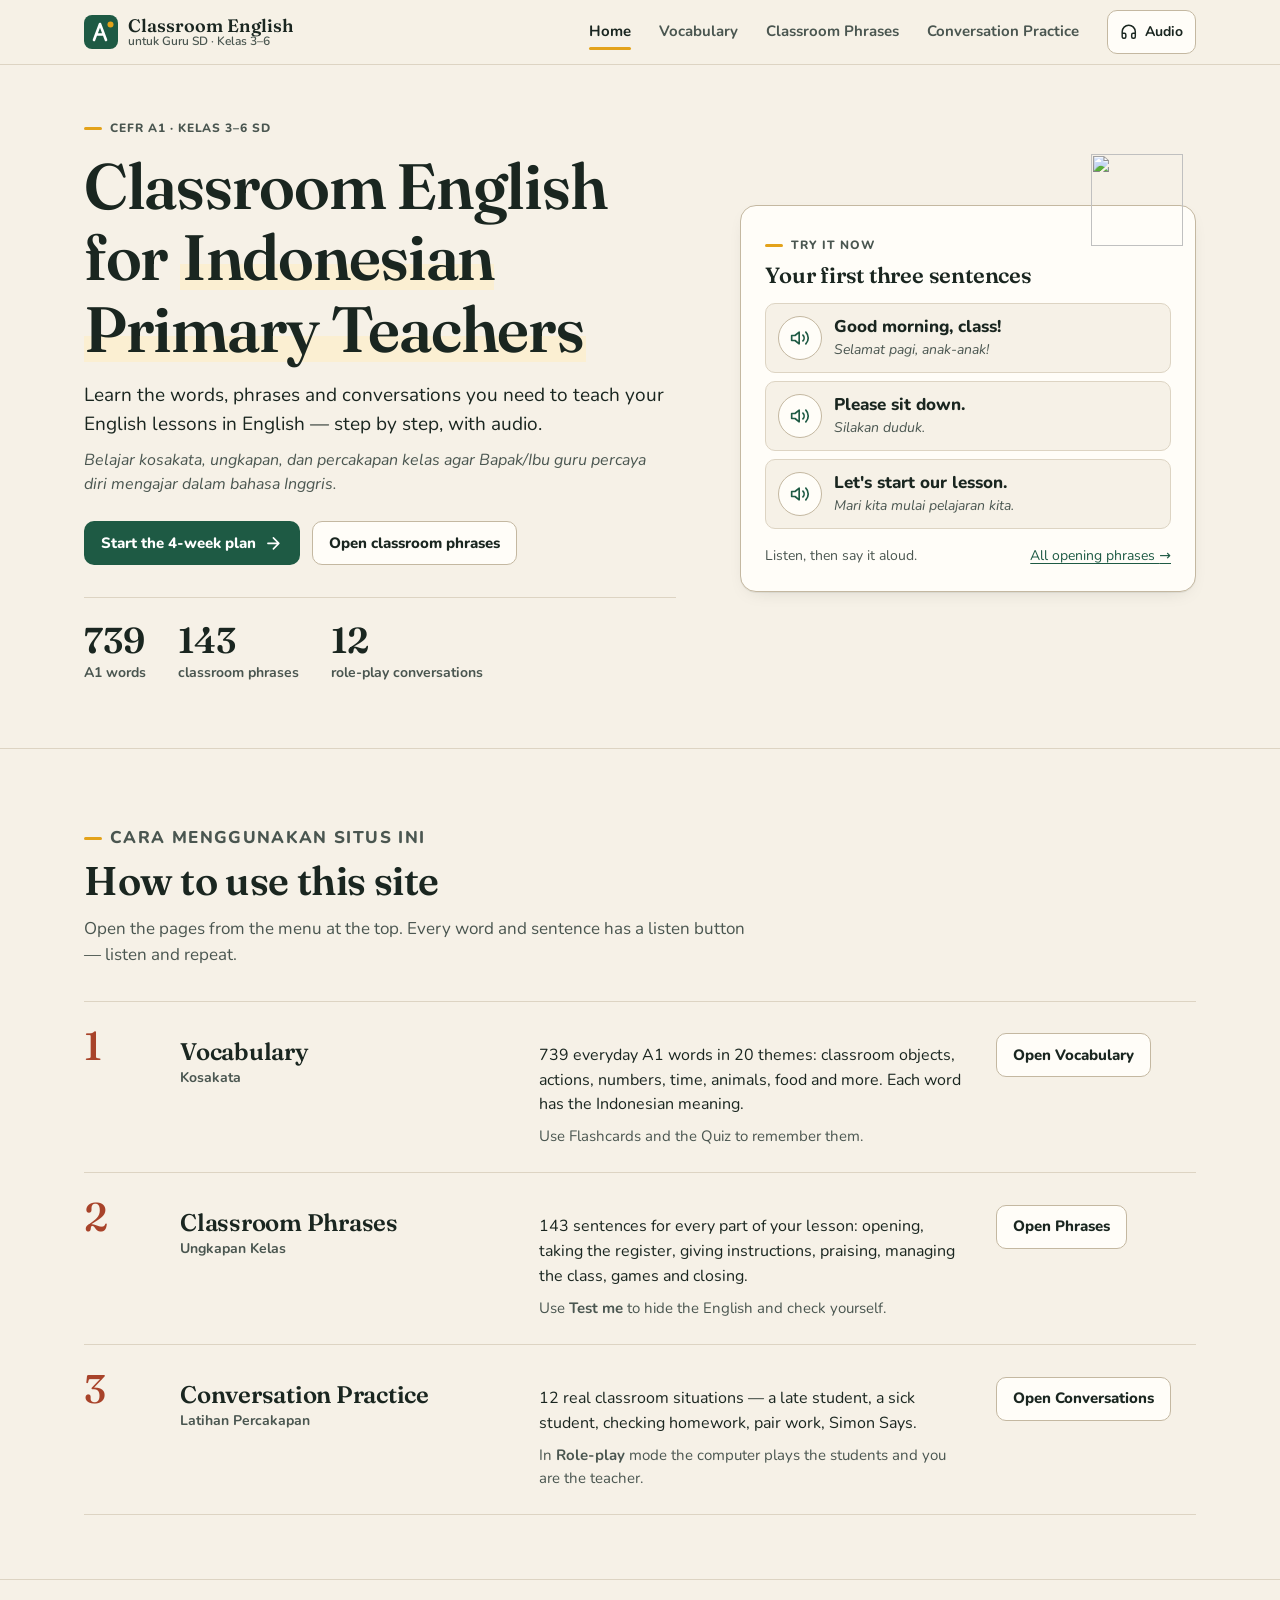
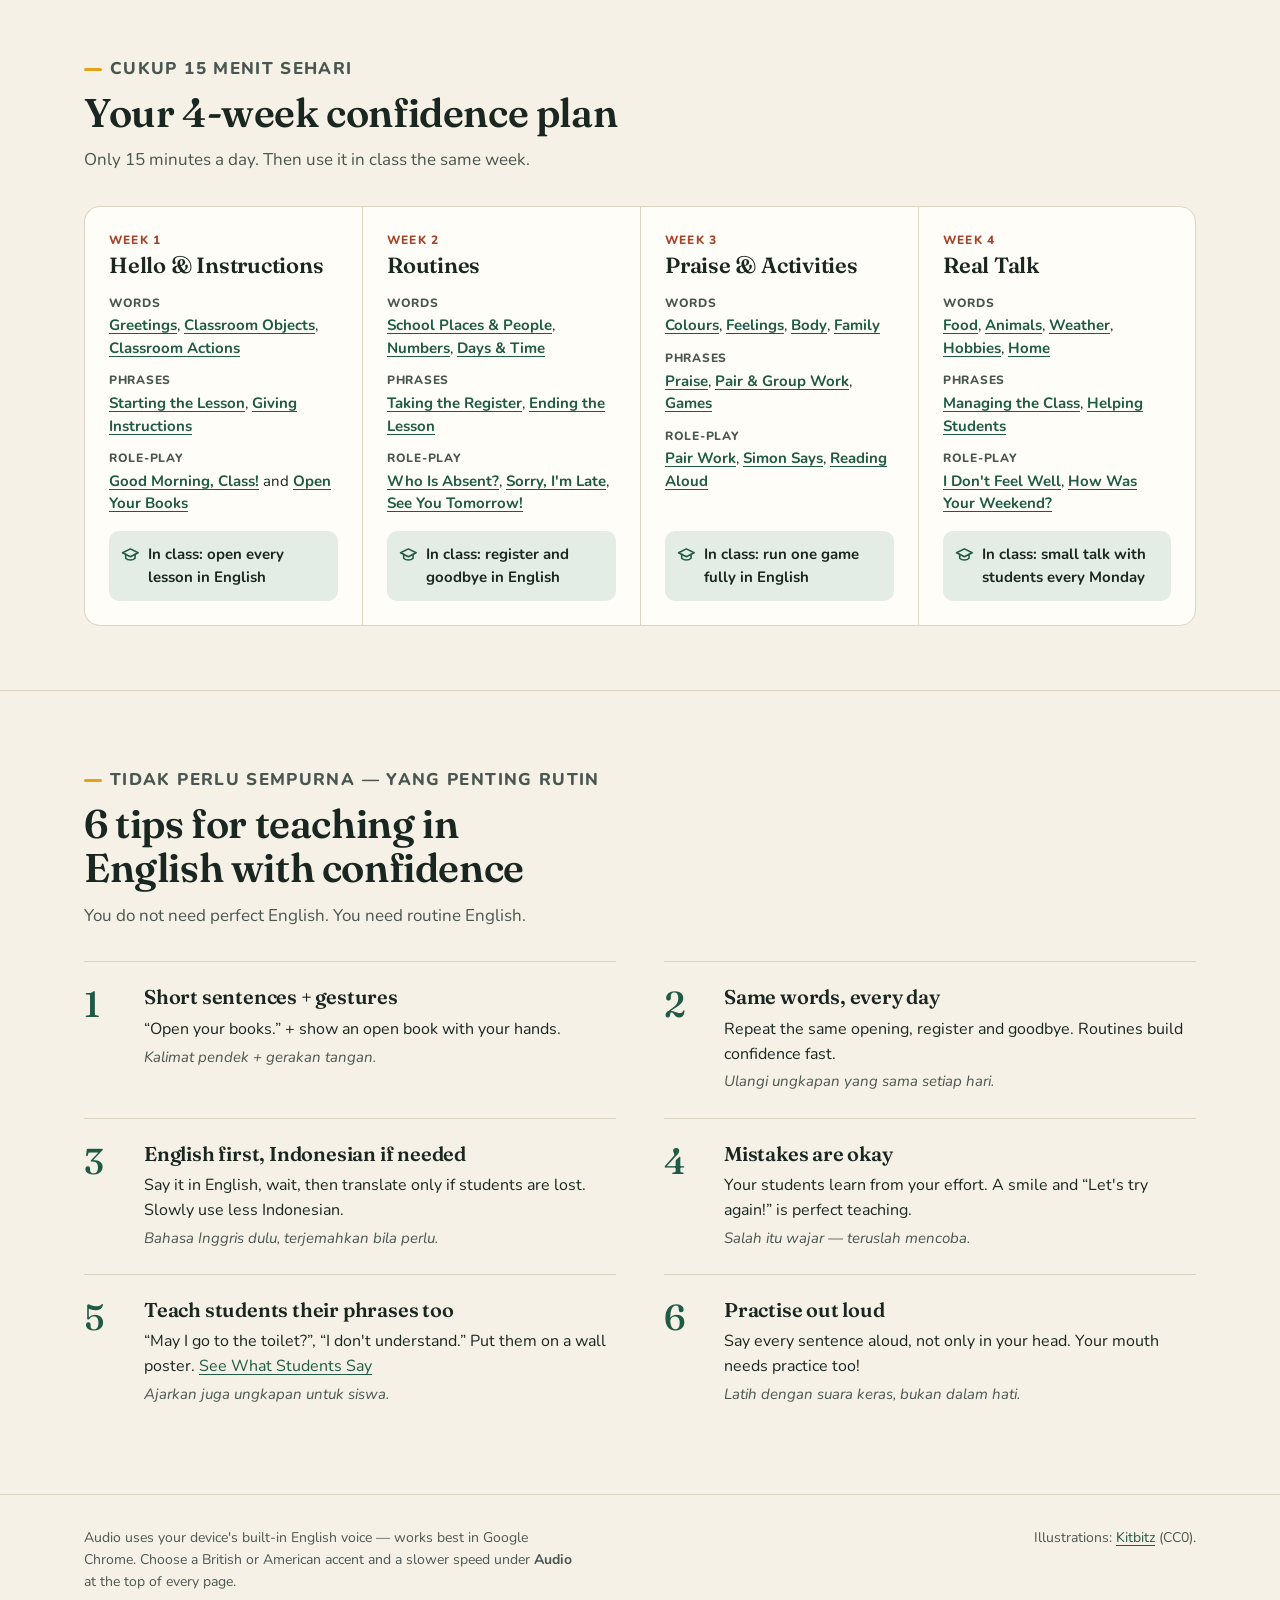
==== index.html @ ad686ed3 "Build Classroom English website from Google Sites prototype - Home, Vocabulary, Classroom Phrases an" ====
<!doctype html>
<html lang="en">
<head>
  <meta charset="utf-8">
  <meta name="viewport" content="width=device-width, initial-scale=1, viewport-fit=cover">
  <title>Classroom English for Indonesian Primary Teachers</title>
  <meta name="description" content="Free Classroom English practice for Indonesian SD teachers (Grades 3–6): 739 A1 words, 143 classroom phrases and 12 role-play conversations, all with audio.">
  <meta name="theme-color" content="#f6f1e7" media="(prefers-color-scheme: light)">
  <meta name="theme-color" content="#121a16" media="(prefers-color-scheme: dark)">
  <link rel="icon" href="assets/img/favicon.svg" type="image/svg+xml">
  <link rel="preconnect" href="https://fonts.googleapis.com">
  <link rel="preconnect" href="https://fonts.gstatic.com" crossorigin>
  <link rel="stylesheet" href="https://fonts.googleapis.com/css2?family=Fraunces:opsz,wght@9..144,500;9..144,600&family=Nunito:wght@400;600;700;800&display=swap">
  <link rel="stylesheet" href="assets/css/style.css">
  <script src="assets/js/tts.js" defer></script>
  <script src="assets/js/app.js" defer></script>
</head>
<body>
  <a class="skip-link" href="#main">Skip to content</a>

  <header class="site-header">
    <div class="container">
      <a class="brand" href="index.html">
        <svg class="brand-mark" viewBox="0 0 34 34" aria-hidden="true"><rect width="34" height="34" rx="8" fill="var(--green)"/><path d="M10 25 16 9l6 16M12.3 19.5h7.4" fill="none" stroke="var(--on-green)" stroke-width="2.6" stroke-linecap="round" stroke-linejoin="round"/><circle cx="26.5" cy="9.5" r="3" fill="var(--marigold)"/></svg>
        <span class="brand-text"><strong>Classroom English</strong><span>untuk Guru SD · Kelas 3–6</span></span>
      </a>
      <nav class="main-nav" aria-label="Main">
        <ul>
          <li><a href="index.html" aria-current="page">Home</a></li>
          <li><a href="vocabulary.html">Vocabulary</a></li>
          <li><a href="phrases.html">Classroom Phrases</a></li>
          <li><a href="conversation.html">Conversation Practice</a></li>
        </ul>
      </nav>
      <button class="audio-btn" type="button" popovertarget="audio-panel">
        <svg class="icon" aria-hidden="true"><use href="#i-headphones"/></svg><span class="label-long">Audio</span><span class="visually-hidden"> settings</span>
      </button>
    </div>
  </header>

  <div id="audio-panel" class="audio-panel" popover aria-label="Audio settings">
    <h2>Audio settings</h2>
    <fieldset>
      <legend>Accent</legend>
      <div class="segmented">
        <label><input type="radio" name="accent" value="en-GB"><span>British</span></label>
        <label><input type="radio" name="accent" value="en-US"><span>American</span></label>
      </div>
    </fieldset>
    <fieldset>
      <legend>Speed</legend>
      <div class="segmented">
        <label><input type="radio" name="speed" value="slow"><span>Slow</span></label>
        <label><input type="radio" name="speed" value="normal"><span>Normal</span></label>
        <label><input type="radio" name="speed" value="fast"><span>Fast</span></label>
      </div>
    </fieldset>
    <p class="note" data-audio-note>Uses your device's built-in English voice. Works best in Google Chrome.</p>
  </div>

  <main id="main">
    <!-- Hero -->
    <section class="hero">
      <div class="container hero-grid">
        <div>
          <p class="eyebrow">CEFR A1 · Kelas 3–6 SD</p>
          <h1>Classroom English for <mark>Indonesian Primary Teachers</mark></h1>
          <p class="lead">Learn the words, phrases and conversations you need to teach your English lessons in English — step by step, with audio.</p>
          <p class="lead-id id">Belajar kosakata, ungkapan, dan percakapan kelas agar Bapak/Ibu guru percaya diri mengajar dalam bahasa Inggris.</p>
          <div class="hero-actions">
            <a class="btn btn-primary" href="#plan">Start the 4-week plan <svg class="icon" aria-hidden="true"><use href="#i-arrow-right"/></svg></a>
            <a class="btn btn-secondary" href="phrases.html">Open classroom phrases</a>
          </div>
          <dl class="stats">
            <div><dt>A1 words</dt><dd>739</dd></div>
            <div><dt>classroom phrases</dt><dd>143</dd></div>
            <div><dt>role-play conversations</dt><dd>12</dd></div>
          </dl>
        </div>

        <aside class="try" aria-labelledby="try-title">
          <img class="try-illus" src="https://assets.kitbitz.art/kits/interior-kit/BookGroup6-Paper-H-M-MultiColor.svg" width="92" height="92" alt="" loading="lazy" decoding="async">
          <p class="eyebrow">Try it now</p>
          <h2 id="try-title">Your first three sentences</h2>
          <ul class="try-list">
            <li>
              <button class="icon-btn" type="button" data-say="Good morning, class!" aria-label="Listen: Good morning, class!"><svg class="icon" aria-hidden="true"><use href="#i-volume"/></svg></button>
              <div><div class="en">Good morning, class!</div><div class="id">Selamat pagi, anak-anak!</div></div>
            </li>
            <li>
              <button class="icon-btn" type="button" data-say="Please sit down." aria-label="Listen: Please sit down."><svg class="icon" aria-hidden="true"><use href="#i-volume"/></svg></button>
              <div><div class="en">Please sit down.</div><div class="id">Silakan duduk.</div></div>
            </li>
            <li>
              <button class="icon-btn" type="button" data-say="Let's start our lesson." aria-label="Listen: Let's start our lesson."><svg class="icon" aria-hidden="true"><use href="#i-volume"/></svg></button>
              <div><div class="en">Let's start our lesson.</div><div class="id">Mari kita mulai pelajaran kita.</div></div>
            </li>
          </ul>
          <div class="try-foot">
            <span>Listen, then say it aloud.</span>
            <a href="phrases.html#start">All opening phrases <span aria-hidden="true">→</span></a>
          </div>
        </aside>
      </div>
    </section>

    <!-- How to use -->
    <section class="band" aria-labelledby="how-title">
      <div class="container">
        <div class="band-head">
          <p class="eyebrow">Cara menggunakan situs ini</p>
          <h2 id="how-title">How to use this site</h2>
          <p>Open the pages from the menu at the top. Every word and sentence has a listen button — listen and repeat.</p>
        </div>
        <ol class="steps">
          <li class="step">
            <span class="step-num" aria-hidden="true">1</span>
            <h3>Vocabulary <small>Kosakata</small></h3>
            <div>
              <p>739 everyday A1 words in 20 themes: classroom objects, actions, numbers, time, animals, food and more. Each word has the Indonesian meaning.</p>
              <p class="how">Use Flashcards and the Quiz to remember them.</p>
            </div>
            <a class="btn btn-secondary" href="vocabulary.html">Open Vocabulary</a>
          </li>
          <li class="step">
            <span class="step-num" aria-hidden="true">2</span>
            <h3>Classroom Phrases <small>Ungkapan Kelas</small></h3>
            <div>
              <p>143 sentences for every part of your lesson: opening, taking the register, giving instructions, praising, managing the class, games and closing.</p>
              <p class="how">Use <strong>Test me</strong> to hide the English and check yourself.</p>
            </div>
            <a class="btn btn-secondary" href="phrases.html">Open Phrases</a>
          </li>
          <li class="step">
            <span class="step-num" aria-hidden="true">3</span>
            <h3>Conversation Practice <small>Latihan Percakapan</small></h3>
            <div>
              <p>12 real classroom situations — a late student, a sick student, checking homework, pair work, Simon Says.</p>
              <p class="how">In <strong>Role-play</strong> mode the computer plays the students and you are the teacher.</p>
            </div>
            <a class="btn btn-secondary" href="conversation.html">Open Conversations</a>
          </li>
        </ol>
      </div>
    </section>

    <!-- 4-week plan -->
    <section class="band" id="plan" aria-labelledby="plan-title">
      <div class="container">
        <div class="band-head">
          <p class="eyebrow">Cukup 15 menit sehari</p>
          <h2 id="plan-title">Your 4-week confidence plan</h2>
          <p>Only 15 minutes a day. Then use it in class the same week.</p>
        </div>
        <ol class="plan">
          <li class="week">
            <span class="week-label">Week 1</span>
            <h3>Hello &amp; Instructions</h3>
            <dl>
              <div><dt>Words</dt><dd><a href="vocabulary.html#greet">Greetings</a>, <a href="vocabulary.html#objects">Classroom Objects</a>, <a href="vocabulary.html#actions">Classroom Actions</a></dd></div>
              <div><dt>Phrases</dt><dd><a href="phrases.html#start">Starting the Lesson</a>, <a href="phrases.html#instructions">Giving Instructions</a></dd></div>
              <div><dt>Role-play</dt><dd><a href="conversation.html#good-morning-class">Good Morning, Class!</a> and <a href="conversation.html#open-your-books">Open Your Books</a></dd></div>
            </dl>
            <p class="in-class"><svg class="icon" aria-hidden="true"><use href="#i-school"/></svg><span>In class: open every lesson in English</span></p>
          </li>
          <li class="week">
            <span class="week-label">Week 2</span>
            <h3>Routines</h3>
            <dl>
              <div><dt>Words</dt><dd><a href="vocabulary.html#school">School Places &amp; People</a>, <a href="vocabulary.html#numbers">Numbers</a>, <a href="vocabulary.html#time">Days &amp; Time</a></dd></div>
              <div><dt>Phrases</dt><dd><a href="phrases.html#register">Taking the Register</a>, <a href="phrases.html#ending">Ending the Lesson</a></dd></div>
              <div><dt>Role-play</dt><dd><a href="conversation.html#who-is-absent">Who Is Absent?</a>, <a href="conversation.html#sorry-im-late">Sorry, I'm Late</a>, <a href="conversation.html#see-you-tomorrow">See You Tomorrow!</a></dd></div>
            </dl>
            <p class="in-class"><svg class="icon" aria-hidden="true"><use href="#i-school"/></svg><span>In class: register and goodbye in English</span></p>
          </li>
          <li class="week">
            <span class="week-label">Week 3</span>
            <h3>Praise &amp; Activities</h3>
            <dl>
              <div><dt>Words</dt><dd><a href="vocabulary.html#colours">Colours</a>, <a href="vocabulary.html#feelings">Feelings</a>, <a href="vocabulary.html#body">Body</a>, <a href="vocabulary.html#family">Family</a></dd></div>
              <div><dt>Phrases</dt><dd><a href="phrases.html#praise">Praise</a>, <a href="phrases.html#groups">Pair &amp; Group Work</a>, <a href="phrases.html#games">Games</a></dd></div>
              <div><dt>Role-play</dt><dd><a href="conversation.html#pair-work">Pair Work</a>, <a href="conversation.html#lets-play-simon-says">Simon Says</a>, <a href="conversation.html#reading-aloud">Reading Aloud</a></dd></div>
            </dl>
            <p class="in-class"><svg class="icon" aria-hidden="true"><use href="#i-school"/></svg><span>In class: run one game fully in English</span></p>
          </li>
          <li class="week">
            <span class="week-label">Week 4</span>
            <h3>Real Talk</h3>
            <dl>
              <div><dt>Words</dt><dd><a href="vocabulary.html#food">Food</a>, <a href="vocabulary.html#animals">Animals</a>, <a href="vocabulary.html#weather">Weather</a>, <a href="vocabulary.html#hobbies">Hobbies</a>, <a href="vocabulary.html#home">Home</a></dd></div>
              <div><dt>Phrases</dt><dd><a href="phrases.html#behaviour">Managing the Class</a>, <a href="phrases.html#help">Helping Students</a></dd></div>
              <div><dt>Role-play</dt><dd><a href="conversation.html#i-dont-feel-well">I Don't Feel Well</a>, <a href="conversation.html#how-was-your-weekend">How Was Your Weekend?</a></dd></div>
            </dl>
            <p class="in-class"><svg class="icon" aria-hidden="true"><use href="#i-school"/></svg><span>In class: small talk with students every Monday</span></p>
          </li>
        </ol>
      </div>
    </section>

    <!-- Tips -->
    <section class="band" aria-labelledby="tips-title">
      <div class="container">
        <div class="band-head">
          <p class="eyebrow">Tidak perlu sempurna — yang penting rutin</p>
          <h2 id="tips-title">6 tips for teaching in English with confidence</h2>
          <p>You do not need perfect English. You need routine English.</p>
        </div>
        <ol class="tips">
          <li><div><h3>Short sentences + gestures</h3><p>“Open your books.” + show an open book with your hands.</p><p class="id">Kalimat pendek + gerakan tangan.</p></div></li>
          <li><div><h3>Same words, every day</h3><p>Repeat the same opening, register and goodbye. Routines build confidence fast.</p><p class="id">Ulangi ungkapan yang sama setiap hari.</p></div></li>
          <li><div><h3>English first, Indonesian if needed</h3><p>Say it in English, wait, then translate only if students are lost. Slowly use less Indonesian.</p><p class="id">Bahasa Inggris dulu, terjemahkan bila perlu.</p></div></li>
          <li><div><h3>Mistakes are okay</h3><p>Your students learn from your effort. A smile and “Let's try again!” is perfect teaching.</p><p class="id">Salah itu wajar — teruslah mencoba.</p></div></li>
          <li><div><h3>Teach students their phrases too</h3><p>“May I go to the toilet?”, “I don't understand.” Put them on a wall poster. <a href="phrases.html#students">See What Students Say</a></p><p class="id">Ajarkan juga ungkapan untuk siswa.</p></div></li>
          <li><div><h3>Practise out loud</h3><p>Say every sentence aloud, not only in your head. Your mouth needs practice too!</p><p class="id">Latih dengan suara keras, bukan dalam hati.</p></div></li>
        </ol>
      </div>
    </section>
  </main>

  <footer class="site-footer">
    <div class="container">
      <p>Audio uses your device's built-in English voice — works best in Google Chrome. Choose a British or American accent and a slower speed under <strong>Audio</strong> at the top of every page.</p>
      <p>Illustrations: <a href="https://kitbitz.art/">Kitbitz</a> (CC0).</p>
    </div>
  </footer>

  <nav class="bottom-nav" aria-label="Main (mobile)">
    <ul>
      <li><a href="index.html" aria-current="page"><svg class="icon" aria-hidden="true"><use href="#i-home"/></svg>Home</a></li>
      <li><a href="vocabulary.html"><svg class="icon" aria-hidden="true"><use href="#i-book"/></svg>Words</a></li>
      <li><a href="phrases.html"><svg class="icon" aria-hidden="true"><use href="#i-quote"/></svg>Phrases</a></li>
      <li><a href="conversation.html"><svg class="icon" aria-hidden="true"><use href="#i-chat"/></svg>Talk</a></li>
    </ul>
  </nav>
</body>
</html>
---- assets/css/style.css ----
/* =========================================================
   Classroom English — shared styles
   Direction: a teacher's exercise book. Warm paper, blackboard
   green, marigold highlighter. Serif headings, rounded sans body.
   ========================================================= */

:root {
  --paper: #f6f1e7;
  --paper-2: #eee7d8;
  --surface: #fffdf8;
  --ink: #1a2620;
  --ink-2: #4a5650;
  --line: #ddd4c3;
  --line-strong: #c4b8a1;

  --green: #1e5a44;
  --green-hover: #174836;
  --on-green: #ffffff;
  --green-tint: #e3ede6;
  --green-text: #1e5a44;

  --marigold: #e3a21a;
  --marigold-tint: #fbefd2;
  --clay: #a8432a;
  --clay-tint: #f6e3da;

  --ok: #2b7046;
  --ok-tint: #e1f0e5;
  --bad: #b42318;
  --bad-tint: #fbe4e1;

  --shadow: 0 1px 0 rgba(26, 38, 32, 0.06), 0 6px 20px -12px rgba(26, 38, 32, 0.25);

  --font-display: "Fraunces", Georgia, "Times New Roman", serif;
  --font-body: "Nunito", system-ui, -apple-system, "Segoe UI", sans-serif;

  --r-sm: 6px;
  --r: 10px;
  --r-lg: 16px;

  --s-1: 4px;
  --s-2: 8px;
  --s-3: 12px;
  --s-4: 16px;
  --s-5: 24px;
  --s-6: 32px;
  --s-7: 48px;
  --s-8: 64px;

  --header-h: 64px;
  --bottom-nav-h: 64px;
  color-scheme: light;
}

@media (prefers-color-scheme: dark) {
  :root:not([data-theme="light"]) {
    --paper: #121a16;
    --paper-2: #18231d;
    --surface: #1b2620;
    --ink: #ece6d8;
    --ink-2: #a9b4ad;
    --line: #2b3a32;
    --line-strong: #3d4f45;
    --green: #8fd1ae;
    --green-hover: #a9e0c2;
    --on-green: #0e1a14;
    --green-tint: #1f3329;
    --green-text: #8fd1ae;
    --marigold: #f0b93e;
    --marigold-tint: #3a2f17;
    --clay: #ee9a7a;
    --clay-tint: #3a241c;
    --ok: #86d3a0;
    --ok-tint: #1c3325;
    --bad: #f3a097;
    --bad-tint: #3d1f1b;
    --shadow: 0 1px 0 rgba(0, 0, 0, 0.3), 0 8px 24px -14px rgba(0, 0, 0, 0.7);
    color-scheme: dark;
  }
}
:root[data-theme="dark"] {
  --paper: #121a16;
  --paper-2: #18231d;
  --surface: #1b2620;
  --ink: #ece6d8;
  --ink-2: #a9b4ad;
  --line: #2b3a32;
  --line-strong: #3d4f45;
  --green: #8fd1ae;
  --green-hover: #a9e0c2;
  --on-green: #0e1a14;
  --green-tint: #1f3329;
  --green-text: #8fd1ae;
  --marigold: #f0b93e;
  --marigold-tint: #3a2f17;
  --clay: #ee9a7a;
  --clay-tint: #3a241c;
  --ok: #86d3a0;
  --ok-tint: #1c3325;
  --bad: #f3a097;
  --bad-tint: #3d1f1b;
  --shadow: 0 1px 0 rgba(0, 0, 0, 0.3), 0 8px 24px -14px rgba(0, 0, 0, 0.7);
  color-scheme: dark;
}

/* ---------- Base ---------- */
*,
*::before,
*::after { box-sizing: border-box; }

html { -webkit-text-size-adjust: 100%; scroll-padding-top: calc(var(--header-h) + 16px); }

body {
  margin: 0;
  background: var(--paper);
  color: var(--ink);
  font-family: var(--font-body);
  font-size: 1rem;
  line-height: 1.55;
  -webkit-font-smoothing: antialiased;
}

img, svg { display: block; max-width: 100%; }
button, input, select { font: inherit; color: inherit; }
button { cursor: pointer; }
a { color: var(--green-text); text-underline-offset: 3px; text-decoration-thickness: 1px; }
a:hover { text-decoration-thickness: 2px; }

h1, h2, h3 {
  font-family: var(--font-display);
  font-weight: 600;
  line-height: 1.12;
  letter-spacing: -0.01em;
  margin: 0;
  text-wrap: balance;
  font-optical-sizing: auto;
}
p { margin: 0; text-wrap: pretty; }

:focus-visible {
  outline: 3px solid var(--marigold);
  outline-offset: 2px;
  border-radius: var(--r-sm);
}

.icon { width: 1.25em; height: 1.25em; flex: none; fill: none; stroke: currentColor; stroke-width: 2; stroke-linecap: round; stroke-linejoin: round; }

.visually-hidden {
  position: absolute !important; width: 1px; height: 1px; padding: 0; margin: -1px;
  overflow: hidden; clip: rect(0 0 0 0); white-space: nowrap; border: 0;
}

.skip-link {
  position: absolute; left: var(--s-4); top: -100px; z-index: 100;
  background: var(--green); color: var(--on-green); padding: var(--s-2) var(--s-4); border-radius: var(--r-sm);
}
.skip-link:focus { top: var(--s-2); }

.container { width: 100%; max-width: 1160px; margin-inline: auto; padding-inline: var(--s-4); }
@media (min-width: 768px) { .container { padding-inline: var(--s-5); } }

.id { color: var(--ink-2); font-style: italic; }

/* ---------- Header ---------- */
.site-header {
  position: sticky; top: 0; z-index: 40;
  background: color-mix(in srgb, var(--paper) 92%, transparent);
  backdrop-filter: saturate(140%) blur(8px);
  -webkit-backdrop-filter: saturate(140%) blur(8px);
  border-bottom: 1px solid var(--line);
}
.site-header .container {
  height: var(--header-h);
  display: flex; align-items: center; gap: var(--s-4);
}
.brand {
  display: flex; align-items: center; gap: 10px;
  color: var(--ink); text-decoration: none; margin-right: auto;
}
.brand-mark { width: 34px; height: 34px; flex: none; }
.brand-text { display: flex; flex-direction: column; line-height: 1.1; }
.brand-text strong { font-family: var(--font-display); font-size: 1.125rem; font-weight: 600; }
.brand-text span { font-size: 0.75rem; color: var(--ink-2); font-weight: 600; }

.main-nav { display: none; }
.main-nav ul { list-style: none; margin: 0; padding: 0; display: flex; gap: var(--s-1); }
.main-nav a {
  display: block; padding: var(--s-2) var(--s-3); border-radius: var(--r-sm);
  color: var(--ink-2); font-weight: 700; font-size: 0.9375rem; text-decoration: none;
  position: relative;
}
.main-nav a:hover { color: var(--ink); background: var(--paper-2); }
.main-nav a[aria-current="page"] { color: var(--ink); }
.main-nav a[aria-current="page"]::after {
  content: ""; position: absolute; left: var(--s-3); right: var(--s-3); bottom: 2px;
  height: 3px; border-radius: 2px; background: var(--marigold);
}
@media (min-width: 860px) { .main-nav { display: block; } }

/* Audio settings popover */
.audio-btn {
  display: inline-flex; align-items: center; gap: var(--s-2);
  min-height: 44px; padding: 0 var(--s-3);
  border: 1px solid var(--line-strong); background: var(--surface);
  border-radius: var(--r); font-weight: 700; font-size: 0.875rem;
}
.audio-btn:hover { border-color: var(--green); }
.audio-btn .label-long { display: none; }
@media (min-width: 480px) { .audio-btn .label-long { display: inline; } }

.audio-panel {
  margin: 0; inset: auto; position: fixed;
  top: calc(var(--header-h) + 4px); right: var(--s-4);
  width: min(320px, calc(100vw - 32px));
  background: var(--surface); color: var(--ink);
  border: 1px solid var(--line-strong); border-radius: var(--r-lg);
  padding: var(--s-4); box-shadow: var(--shadow);
}
.audio-panel h2 { font-size: 1.125rem; margin-bottom: var(--s-3); }
.audio-panel fieldset { border: 0; padding: 0; margin: 0 0 var(--s-4); }
.audio-panel legend { padding: 0; font-weight: 800; font-size: 0.75rem; text-transform: uppercase; letter-spacing: 0.06em; color: var(--ink-2); margin-bottom: var(--s-2); }
.audio-panel .note { font-size: 0.8125rem; color: var(--ink-2); }
.audio-panel .row { display: flex; justify-content: space-between; align-items: center; gap: var(--s-2); }

/* Bottom nav (mobile) */
.bottom-nav {
  position: fixed; left: 0; right: 0; bottom: 0; z-index: 40;
  background: var(--surface); border-top: 1px solid var(--line);
  padding-bottom: env(safe-area-inset-bottom);
}
.bottom-nav ul { list-style: none; margin: 0; padding: 0; display: grid; grid-template-columns: repeat(4, 1fr); }
.bottom-nav a {
  display: flex; flex-direction: column; align-items: center; justify-content: center; gap: 2px;
  height: var(--bottom-nav-h); color: var(--ink-2); text-decoration: none; font-size: 0.75rem; font-weight: 700;
}
.bottom-nav a .icon { width: 22px; height: 22px; }
.bottom-nav a[aria-current="page"] { color: var(--green-text); }
.bottom-nav a[aria-current="page"] .icon { stroke-width: 2.5; }
body { padding-bottom: calc(var(--bottom-nav-h) + env(safe-area-inset-bottom)); }
@media (min-width: 860px) {
  .bottom-nav { display: none; }
  body { padding-bottom: 0; }
}

/* ---------- Buttons & controls ---------- */
.btn {
  display: inline-flex; align-items: center; justify-content: center; gap: var(--s-2);
  min-height: 44px; padding: 0 var(--s-4);
  border-radius: var(--r); border: 1px solid transparent;
  font-weight: 800; font-size: 0.9375rem; text-decoration: none; white-space: nowrap;
  transition: background-color 150ms ease, border-color 150ms ease, transform 100ms ease;
}
.btn:active { transform: translateY(1px); }
.btn-primary { background: var(--green); color: var(--on-green); }
.btn-primary:hover { background: var(--green-hover); }
.btn-secondary { background: var(--surface); color: var(--ink); border-color: var(--line-strong); }
.btn-secondary:hover { border-color: var(--green); }
.btn-ghost { background: transparent; color: var(--green-text); }
.btn-ghost:hover { background: var(--green-tint); }
.btn-sm { min-height: 36px; padding: 0 var(--s-3); font-size: 0.875rem; }
.btn[disabled] { opacity: 0.5; cursor: not-allowed; }
.btn.is-on { background: var(--clay); color: #fff; border-color: var(--clay); }

.icon-btn {
  display: inline-flex; align-items: center; justify-content: center;
  width: 44px; height: 44px; flex: none;
  border-radius: 50%; border: 1px solid var(--line-strong); background: var(--surface); color: var(--green-text);
  transition: background-color 150ms ease, border-color 150ms ease;
}
.icon-btn:hover { background: var(--green-tint); border-color: var(--green); }
.icon-btn.is-speaking { background: var(--green); color: var(--on-green); border-color: var(--green); }

/* Segmented control (radio-based) */
.segmented {
  display: inline-flex; padding: 3px; gap: 2px; border: 1px solid var(--line); margin: 0;
  background: var(--paper-2); border-radius: var(--r);
  max-width: 100%; overflow-x: auto;
}
.segmented label { position: relative; flex: 1 0 auto; }
fieldset.segmented { min-inline-size: 0; }
@media (max-width: 479px) {
  .page-head .segmented { width: 100%; }
  .segmented span { padding: 0 10px; }
  .segmented span .icon { display: none; }
}
.segmented input { position: absolute; opacity: 0; inset: 0; margin: 0; cursor: pointer; width: 100%; height: 100%; }
.segmented span {
  display: flex; align-items: center; justify-content: center; gap: 6px; min-height: 38px; padding: 0 var(--s-3);
  border-radius: 7px; font-weight: 800; font-size: 0.875rem; color: var(--ink-2); white-space: nowrap;
  transition: background-color 150ms ease, color 150ms ease;
}
.segmented span .icon { width: 18px; height: 18px; }
.segmented input:checked + span { background: var(--surface); color: var(--ink); box-shadow: 0 1px 2px rgba(0,0,0,.12); }
.segmented input:focus-visible + span { outline: 3px solid var(--marigold); outline-offset: 1px; }

.search { position: relative; display: flex; align-items: center; }
.search .icon { position: absolute; left: 12px; color: var(--ink-2); pointer-events: none; }
.search input {
  width: 100%; min-height: 44px; padding: 0 var(--s-3) 0 40px;
  border: 1px solid var(--line-strong); border-radius: var(--r); background: var(--surface);
}
.search input:focus { border-color: var(--green); outline: none; box-shadow: 0 0 0 3px var(--green-tint); }

/* ---------- Page heading (inner pages) ---------- */
.page-head { padding-block: var(--s-6) var(--s-5); border-bottom: 1px solid var(--line); }
.page-head .eyebrow { margin-bottom: var(--s-2); }
.page-head h1 { font-size: clamp(1.875rem, 1.2rem + 2.4vw, 2.75rem); }
.page-head p { margin-top: var(--s-2); color: var(--ink-2); max-width: 62ch; }
.page-head .head-row { display: flex; flex-wrap: wrap; gap: var(--s-4); align-items: end; justify-content: space-between; }

.eyebrow {
  display: inline-flex; align-items: center; gap: var(--s-2);
  font-size: 0.75rem; font-weight: 800; letter-spacing: 0.08em; text-transform: uppercase; color: var(--ink-2);
}
.eyebrow::before { content: ""; width: 18px; height: 3px; background: var(--marigold); border-radius: 2px; }

/* ---------- Workspace layout (sidebar + main) ---------- */
.workspace { display: grid; gap: var(--s-5); padding-block: var(--s-5) var(--s-8); }
.workspace > * { min-width: 0; }
@media (min-width: 960px) {
  .workspace { grid-template-columns: 260px minmax(0, 1fr); gap: var(--s-6); align-items: start; }
  .workspace > aside { position: sticky; top: calc(var(--header-h) + var(--s-4)); max-height: calc(100vh - var(--header-h) - 32px); overflow: auto; padding: 2px 4px 2px 2px; }
}

/* Topic list: horizontal scroller on mobile, vertical list on desktop */
.topic-list { list-style: none; margin: 0; padding: 2px 2px var(--s-2); display: flex; gap: var(--s-2); overflow-x: auto; scrollbar-width: thin; }
.topic-list button {
  display: flex; align-items: center; gap: var(--s-2);
  min-height: 40px; padding: 0 var(--s-3);
  border: 1px solid var(--line-strong); background: var(--surface); border-radius: 999px;
  font-weight: 700; font-size: 0.875rem; white-space: nowrap; text-align: left;
}
.topic-list button:hover { border-color: var(--green); }
.topic-list button[aria-current="true"] { background: var(--green); color: var(--on-green); border-color: var(--green); }
.topic-list .count { font-size: 0.75rem; font-weight: 700; opacity: 0.75; font-variant-numeric: tabular-nums; }
.topic-list .sub { display: none; }
.aside-label { display: none; }

@media (min-width: 960px) {
  .aside-label { display: block; font-size: 0.75rem; font-weight: 800; letter-spacing: 0.08em; text-transform: uppercase; color: var(--ink-2); margin: 0 0 var(--s-2) var(--s-3); }
  .topic-list { flex-direction: column; gap: 1px; overflow: visible; padding: 0; }
  .topic-list button {
    width: 100%; border: 0; border-radius: var(--r-sm); background: transparent;
    padding: var(--s-2) var(--s-3); white-space: normal; min-height: 44px;
    border-left: 3px solid transparent;
  }
  .topic-list button:hover { background: var(--paper-2); }
  .topic-list button[aria-current="true"] { background: var(--surface); color: var(--ink); border-left-color: var(--marigold); box-shadow: var(--shadow); }
  .topic-list .txt { display: flex; flex-direction: column; flex: 1; min-width: 0; }
  .topic-list .sub { display: block; font-size: 0.75rem; font-weight: 600; color: var(--ink-2); font-style: italic; }
  .topic-list .count { margin-left: auto; align-self: center; }
}

.toolbar { display: flex; flex-wrap: wrap; align-items: center; gap: var(--s-3); margin-bottom: var(--s-5); }
.toolbar .grow { flex: 1 1 220px; }

.section-head { display: flex; flex-wrap: wrap; align-items: baseline; gap: var(--s-2) var(--s-4); margin: var(--s-6) 0 var(--s-3); }
.section-head:first-child { margin-top: 0; }
.section-head h2 { font-size: 1.5rem; }
.section-head .id { font-size: 0.9375rem; }
.section-head .btn { margin-left: auto; align-self: center; }

/* Progress */
.progress { display: flex; align-items: center; gap: var(--s-3); font-size: 0.875rem; color: var(--ink-2); font-weight: 700; font-variant-numeric: tabular-nums; }
.progress-bar { width: 120px; height: 8px; border-radius: 99px; background: var(--paper-2); border: 1px solid var(--line); overflow: hidden; }
.progress-bar i { display: block; height: 100%; background: var(--green); border-radius: 99px; transition: width 300ms ease; }

/* ---------- Word tiles ---------- */
.word-grid { list-style: none; margin: 0; padding: 0; display: grid; grid-template-columns: repeat(auto-fill, minmax(min(100%, 200px), 1fr)); gap: var(--s-2); }
.word {
  position: relative; display: flex; align-items: stretch;
  background: var(--surface); border: 1px solid var(--line); border-radius: var(--r);
  transition: border-color 150ms ease, background-color 150ms ease;
}
.word:hover { border-color: var(--line-strong); }
.word-play {
  flex: 1; min-width: 0; display: flex; align-items: center; gap: var(--s-3);
  padding: var(--s-3); padding-right: 0; border: 0; background: none; text-align: left; border-radius: var(--r) 0 0 var(--r);
}
.word-play .icon { color: var(--green-text); width: 18px; height: 18px; opacity: 0.6; transition: opacity 150ms ease; }
.word-play:hover .icon { opacity: 1; }
.word-play b { display: block; font-size: 1.0625rem; font-weight: 800; line-height: 1.25; overflow-wrap: anywhere; }
.word-play span { display: block; font-size: 0.875rem; color: var(--ink-2); line-height: 1.35; }
.word-check {
  flex: none; width: 44px; border: 0; background: none; color: var(--line-strong);
  display: flex; align-items: center; justify-content: center; border-radius: 0 var(--r) var(--r) 0;
}
.word-check:hover { color: var(--ok); }
.word-check .icon { width: 22px; height: 22px; }
.word.is-learned { background: var(--ok-tint); border-color: color-mix(in srgb, var(--ok) 45%, transparent); }
.word.is-learned .word-check { color: var(--ok); }
.word.is-speaking { border-color: var(--marigold); box-shadow: 0 0 0 2px var(--marigold); }

/* ---------- Flashcards ---------- */
.flash { display: flex; flex-direction: column; align-items: center; gap: var(--s-4); padding-block: var(--s-4); }
.flash-meta { font-size: 0.875rem; color: var(--ink-2); font-weight: 700; font-variant-numeric: tabular-nums; }
.flashcard {
  width: min(480px, 100%); aspect-ratio: 16 / 10; perspective: 1200px;
  border: 0; padding: 0; background: none; color: inherit; border-radius: var(--r-lg);
}
.flashcard { display: block; }
.flashcard .big, .flashcard .hint { display: block; }
.flashcard-inner { display: block; position: relative; width: 100%; height: 100%; transition: transform 450ms cubic-bezier(.2,.7,.2,1); transform-style: preserve-3d; }
.flashcard.is-flipped .flashcard-inner { transform: rotateY(180deg); }
.flashcard-face {
  position: absolute; inset: 0; backface-visibility: hidden; -webkit-backface-visibility: hidden;
  display: flex; flex-direction: column; align-items: center; justify-content: center; gap: var(--s-2);
  padding: var(--s-5) var(--s-5) var(--s-5) var(--s-7); border-radius: var(--r-lg); text-align: center;
}
.flashcard-front {
  background-color: var(--surface); border: 1px solid var(--line-strong); box-shadow: var(--shadow);
  background-image: repeating-linear-gradient(to bottom, transparent 0 31px, color-mix(in srgb, var(--line) 75%, transparent) 31px 32px);
}
.flashcard-front::before { content: ""; position: absolute; left: 32px; top: 0; bottom: 0; width: 1px; background: color-mix(in srgb, var(--clay) 45%, transparent); }
.flashcard-back { background: var(--green); color: var(--on-green); transform: rotateY(180deg); padding-left: var(--s-5); }
.flashcard .big { font-family: var(--font-display); font-size: clamp(1.75rem, 1rem + 4vw, 2.75rem); font-weight: 600; line-height: 1.1; overflow-wrap: anywhere; }
.flashcard .hint { font-size: 0.875rem; opacity: 0.8; }
.flash-controls { display: flex; flex-wrap: wrap; align-items: center; justify-content: center; gap: var(--s-2); }
.kbd-hint { font-size: 0.8125rem; color: var(--ink-2); }
.kbd-hint kbd { font-family: inherit; font-weight: 800; border: 1px solid var(--line-strong); border-bottom-width: 2px; border-radius: 4px; padding: 0 5px; background: var(--surface); }

/* ---------- Quiz ---------- */
.quiz { max-width: 620px; margin-inline: auto; }
.quiz-card { background: var(--surface); border: 1px solid var(--line); border-radius: var(--r-lg); padding: var(--s-6) var(--s-5); text-align: center; }
.quiz-card h2 { font-size: 1.625rem; margin-bottom: var(--s-2); }
.quiz-card .lead { color: var(--ink-2); }
.quiz-modes { display: grid; gap: var(--s-3); margin-top: var(--s-5); }
@media (min-width: 560px) { .quiz-modes { grid-template-columns: 1fr 1fr; } }
.quiz-mode {
  display: flex; flex-direction: column; align-items: flex-start; gap: 4px; text-align: left;
  padding: var(--s-4); border-radius: var(--r); border: 1px solid var(--line-strong); background: var(--paper);
}
.quiz-mode:hover { border-color: var(--green); background: var(--green-tint); }
.quiz-mode strong { font-size: 1rem; display: flex; align-items: center; gap: var(--s-2); }
.quiz-mode span { font-size: 0.875rem; color: var(--ink-2); }
.quiz-top { display: flex; justify-content: space-between; align-items: center; font-size: 0.875rem; font-weight: 700; color: var(--ink-2); margin-bottom: var(--s-3); font-variant-numeric: tabular-nums; }
.quiz-steps { display: flex; gap: 4px; margin-bottom: var(--s-6); }
.quiz-steps i { flex: 1; height: 4px; border-radius: 2px; background: var(--line); }
.quiz-steps i.done { background: var(--green); }
.quiz-steps i.now { background: var(--marigold); }
.quiz-prompt { text-align: center; margin-bottom: var(--s-5); }
.quiz-prompt .big { font-family: var(--font-display); font-size: clamp(2rem, 1.2rem + 3vw, 2.75rem); font-weight: 600; line-height: 1.15; }
.quiz-prompt .sub { color: var(--ink-2); font-size: 0.9375rem; margin-top: var(--s-2); }
.quiz-prompt .icon-btn { margin: var(--s-3) auto 0; width: 56px; height: 56px; }
.options { display: grid; gap: var(--s-2); }
@media (min-width: 560px) { .options { grid-template-columns: 1fr 1fr; } }
.option {
  display: flex; align-items: center; gap: var(--s-3);
  min-height: 56px; padding: var(--s-3) var(--s-4); text-align: left;
  border: 1px solid var(--line-strong); background: var(--surface); border-radius: var(--r);
  font-weight: 700; font-size: 1rem;
}
.option:hover:not([aria-disabled="true"]) { border-color: var(--green); }
.option .key { flex: none; width: 26px; height: 26px; border-radius: 6px; display: grid; place-items: center; background: var(--paper-2); font-size: 0.8125rem; font-weight: 800; color: var(--ink-2); }
.option .mark { margin-left: auto; }
.option[aria-disabled="true"] { cursor: default; }
.option.is-correct { background: var(--ok-tint); border-color: var(--ok); }
.option.is-correct .key { background: var(--ok); color: var(--surface); }
.option.is-wrong { background: var(--bad-tint); border-color: var(--bad); }
.option.is-wrong .key { background: var(--bad); color: var(--surface); }
.quiz-feedback { min-height: 28px; margin-top: var(--s-4); text-align: center; font-weight: 800; display: flex; align-items: center; justify-content: center; gap: var(--s-2); }
.quiz-feedback.ok { color: var(--ok); }
.quiz-feedback.bad { color: var(--bad); }
.quiz-next { display: flex; justify-content: center; margin-top: var(--s-3); min-height: 44px; }
.score { font-family: var(--font-display); font-size: 4rem; line-height: 1; font-weight: 600; color: var(--green-text); margin: var(--s-3) 0; }
.score small { font-size: 1.5rem; color: var(--ink-2); }
.row-center { display: flex; flex-wrap: wrap; gap: var(--s-2); justify-content: center; margin-top: var(--s-5); }

/* ---------- Phrases ---------- */
.tip {
  display: grid; grid-template-columns: auto 1fr; gap: var(--s-3);
  background: var(--marigold-tint); border-left: 4px solid var(--marigold);
  border-radius: 0 var(--r) var(--r) 0; padding: var(--s-4); margin-bottom: var(--s-5);
}
.tip .icon { margin-top: 2px; }
.tip strong { display: block; font-size: 0.75rem; letter-spacing: 0.08em; text-transform: uppercase; margin-bottom: 2px; }
.phrase-list { list-style: none; margin: 0; padding: 0; counter-reset: phrase; border-top: 1px solid var(--line); }
.phrase {
  counter-increment: phrase;
  display: grid; grid-template-columns: 26px minmax(0, 1fr) auto; gap: var(--s-3); align-items: center;
  padding: var(--s-3) var(--s-2) var(--s-3) 0; border-bottom: 1px solid var(--line);
  transition: background-color 200ms ease;
}
.phrase::before { content: counter(phrase, decimal-leading-zero); font-size: 0.8125rem; font-weight: 800; color: var(--ink-2); font-variant-numeric: tabular-nums; align-self: start; padding-top: 4px; }
.phrase .en { font-size: 1.125rem; font-weight: 700; line-height: 1.4; }
.phrase .id { font-size: 0.9375rem; margin-top: 2px; }
.phrase.is-speaking { background: linear-gradient(90deg, var(--marigold-tint), transparent 85%); }
.your-turn { display: inline-flex; align-items: center; gap: 4px; margin-left: var(--s-2); color: var(--clay); font-weight: 800; font-size: 0.8125rem; vertical-align: middle; }
.reveal {
  display: inline-flex; align-items: center; gap: var(--s-2); min-height: 36px;
  border: 1px dashed var(--line-strong); background: var(--paper-2); border-radius: var(--r-sm);
  padding: 4px var(--s-3); font-weight: 700; font-size: 0.9375rem; color: var(--ink-2);
}
.reveal:hover { border-color: var(--green); color: var(--ink); }
.pager { display: flex; justify-content: space-between; gap: var(--s-3); margin-top: var(--s-6); }
.pager .btn { max-width: 48%; }
.pager .btn span { overflow: hidden; text-overflow: ellipsis; }
.pager .next { margin-left: auto; }

/* ---------- Conversation ---------- */
.dialogue-head { margin-bottom: var(--s-5); }
.dialogue-head h2 { font-size: clamp(1.5rem, 1.1rem + 1.6vw, 2.125rem); }
.dialogue-head .id { font-size: 1rem; margin-top: 4px; }
.situation { display: flex; align-items: center; gap: var(--s-2); margin-top: var(--s-3); font-size: 0.9375rem; font-weight: 700; }
.situation .icon { color: var(--clay); }
.cast { display: flex; flex-wrap: wrap; gap: var(--s-2); margin-top: var(--s-3); }
.badge {
  display: inline-flex; align-items: center; gap: 6px;
  padding: 2px 10px; border-radius: 999px; font-size: 0.75rem; font-weight: 800;
  background: var(--paper-2); color: var(--ink-2); border: 1px solid var(--line);
}
.badge.teacher { background: var(--green-tint); color: var(--green-text); border-color: color-mix(in srgb, var(--green) 35%, transparent); }

.script { list-style: none; margin: 0; padding: 0; display: flex; flex-direction: column; gap: var(--s-3); }
.line { display: flex; gap: var(--s-3); align-items: flex-start; max-width: 640px; }
.line.is-teacher { flex-direction: row-reverse; margin-left: auto; }
.avatar {
  flex: none; width: 40px; height: 40px; border-radius: 50%;
  display: grid; place-items: center; font-weight: 800; font-size: 0.875rem;
  background: var(--paper-2); color: var(--ink); border: 1px solid var(--line-strong);
}
.line.is-teacher .avatar { background: var(--green); color: var(--on-green); border-color: var(--green); }
.bubble { flex: 1; background: var(--surface); border: 1px solid var(--line); border-radius: var(--r-lg); padding: var(--s-3) var(--s-3) var(--s-3) var(--s-4); min-width: 0; }
.line.is-teacher .bubble { background: var(--green-tint); border-color: color-mix(in srgb, var(--green) 30%, transparent); }
.bubble .who { font-size: 0.75rem; font-weight: 800; color: var(--ink-2); letter-spacing: 0.04em; text-transform: uppercase; }
.bubble .en { font-size: 1.0625rem; font-weight: 700; line-height: 1.4; }
.bubble .id { font-size: 0.9375rem; }
.bubble-row { display: flex; gap: var(--s-2); align-items: flex-start; justify-content: space-between; }
.bubble .icon-btn { width: 40px; height: 40px; }
.line.is-speaking .bubble { border-color: var(--marigold); box-shadow: 0 0 0 2px var(--marigold); }

.turn { margin-top: var(--s-4); padding: var(--s-5); border-radius: var(--r-lg); border: 2px dashed var(--green); background: var(--surface); }
.turn h3 { font-size: 1.25rem; display: flex; align-items: center; gap: var(--s-2); }
.turn .hint { margin-top: var(--s-2); font-size: 1.0625rem; }
.turn-actions { display: flex; flex-wrap: wrap; gap: var(--s-2); margin-top: var(--s-4); }
.mic-result { margin-top: var(--s-3); padding: var(--s-3); border-radius: var(--r); background: var(--paper-2); font-size: 0.9375rem; }
.mic-result.good { background: var(--ok-tint); }
.mic-result.try { background: var(--clay-tint); }
.mic-result b { display: block; }
.answer { margin-top: var(--s-3); font-size: 1.125rem; font-weight: 800; color: var(--green-text); }
.done-panel { text-align: center; padding: var(--s-6) var(--s-4); border: 1px solid var(--line); border-radius: var(--r-lg); background: var(--surface); margin-top: var(--s-4); }
.done-panel h3 { font-size: 1.5rem; margin-bottom: var(--s-2); }
.done-panel p { color: var(--ink-2); }

/* ---------- States ---------- */
.state { padding: var(--s-7) var(--s-4); text-align: center; color: var(--ink-2); }
.state h2 { font-size: 1.25rem; color: var(--ink); margin-bottom: var(--s-2); }
.state .btn { margin-top: var(--s-4); }
.skeleton { display: grid; grid-template-columns: repeat(auto-fill, minmax(200px, 1fr)); gap: var(--s-2); }
.skeleton i { height: 64px; border-radius: var(--r); background: var(--paper-2); animation: pulse 1.4s ease-in-out infinite; }
@keyframes pulse { 50% { opacity: 0.5; } }

.toast {
  position: fixed; left: 50%; transform: translateX(-50%);
  bottom: calc(var(--bottom-nav-h) + 16px + env(safe-area-inset-bottom));
  width: max-content; max-width: calc(100vw - 32px); z-index: 60;
  background: var(--ink); color: var(--paper); padding: var(--s-3) var(--s-4); border-radius: var(--r);
  font-size: 0.9375rem; font-weight: 700; box-shadow: var(--shadow);
}
@media (min-width: 860px) { .toast { bottom: 24px; } }

/* ---------- Home ---------- */
.hero { padding-block: var(--s-7) var(--s-8); }
.hero-grid { display: grid; gap: var(--s-8); align-items: center; }
@media (min-width: 960px) { .hero-grid { grid-template-columns: 1.3fr 1fr; } }
.hero h1 { font-size: clamp(2.25rem, 1.3rem + 4vw, 4rem); margin-top: var(--s-3); letter-spacing: -0.02em; }
.hero h1 mark { background: linear-gradient(transparent 60%, var(--marigold-tint) 60%, var(--marigold-tint) 92%, transparent 92%); color: inherit; padding-inline: 2px; }
.hero .lead { font-size: 1.1875rem; margin-top: var(--s-4); max-width: 54ch; }
.hero .lead-id { margin-top: var(--s-2); max-width: 58ch; }
.hero-actions { display: flex; flex-wrap: wrap; gap: var(--s-3); margin-top: var(--s-5); }
.stats { display: flex; flex-wrap: wrap; gap: var(--s-5) var(--s-6); margin: var(--s-6) 0 0; padding: var(--s-5) 0 0; border-top: 1px solid var(--line); }
.stats div { display: flex; flex-direction: column-reverse; }
.stats dd { margin: 0; font-family: var(--font-display); font-size: 2.25rem; font-weight: 600; line-height: 1; }
.stats dt { font-size: 0.875rem; color: var(--ink-2); font-weight: 700; margin-top: 4px; }

.try {
  position: relative; background: var(--surface); border: 1px solid var(--line-strong);
  border-radius: var(--r-lg); padding: var(--s-5); box-shadow: var(--shadow);
}
.try-illus { position: absolute; right: 12px; top: -52px; width: 92px; height: 92px; pointer-events: none; }
.try h2 { font-size: 1.375rem; margin: var(--s-2) 0 var(--s-4); }
.try-list { list-style: none; margin: 0; padding: 0; display: flex; flex-direction: column; gap: var(--s-2); }
.try-list li { display: flex; align-items: center; gap: var(--s-3); padding: var(--s-3); border-radius: var(--r); background: var(--paper); border: 1px solid var(--line); }
.try-list .en { font-weight: 800; font-size: 1.0625rem; line-height: 1.3; }
.try-list .id { font-size: 0.875rem; }
.try-list li.is-speaking { border-color: var(--marigold); box-shadow: 0 0 0 2px var(--marigold); }
.try-foot { margin-top: var(--s-4); display: flex; flex-wrap: wrap; align-items: center; justify-content: space-between; gap: var(--s-3); font-size: 0.875rem; color: var(--ink-2); }

.band { padding-block: var(--s-8); border-top: 1px solid var(--line); }
.band-head { max-width: 680px; margin-bottom: var(--s-6); }
.band-head h2 { font-size: clamp(1.75rem, 1.2rem + 2vw, 2.5rem); margin-top: var(--s-2); }
.band-head p { margin-top: var(--s-3); color: var(--ink-2); font-size: 1.0625rem; }

.steps { list-style: none; margin: 0; padding: 0; }
.step { display: grid; gap: var(--s-3) var(--s-6); padding-block: var(--s-5); border-top: 1px solid var(--line); }
.step:last-child { border-bottom: 1px solid var(--line); }
@media (min-width: 860px) {
  .step { grid-template-columns: 64px minmax(0, 1fr) minmax(0, 1.3fr) 200px; align-items: baseline; }
  .step > .btn { justify-self: end; }
}
.step > .btn { justify-self: start; }
.step-num { font-family: var(--font-display); font-size: 2.5rem; font-weight: 500; color: var(--clay); line-height: 1; }
.step h3 { font-size: 1.5rem; }
.step h3 small { display: block; font-family: var(--font-body); font-size: 0.875rem; color: var(--ink-2); font-weight: 700; margin-top: 4px; letter-spacing: 0; }
.step .how { color: var(--ink-2); font-size: 0.9375rem; margin-top: var(--s-2); }

.plan { list-style: none; margin: 0; padding: 0; display: grid; gap: var(--s-4); }
@media (min-width: 700px) { .plan { grid-template-columns: 1fr 1fr; } }
@media (min-width: 1100px) { .plan { grid-template-columns: repeat(4, 1fr); gap: 0; } }
.week { background: var(--surface); border: 1px solid var(--line); border-radius: var(--r-lg); padding: var(--s-5); display: flex; flex-direction: column; }
@media (min-width: 1100px) {
  .week { border-radius: 0; border-right-width: 0; }
  .week:first-child { border-radius: var(--r-lg) 0 0 var(--r-lg); }
  .week:last-child { border-radius: 0 var(--r-lg) var(--r-lg) 0; border-right-width: 1px; }
}
.week-label { font-size: 0.75rem; font-weight: 800; letter-spacing: 0.1em; color: var(--clay); text-transform: uppercase; }
.week h3 { font-size: 1.375rem; margin: var(--s-1) 0 var(--s-4); }
.week dl { margin: 0; display: flex; flex-direction: column; gap: var(--s-3); flex: 1; }
.week dt { font-size: 0.75rem; font-weight: 800; letter-spacing: 0.06em; text-transform: uppercase; color: var(--ink-2); }
.week dd { margin: 2px 0 0; font-size: 0.9375rem; line-height: 1.5; }
.week dd a { font-weight: 700; }
.in-class { margin-top: var(--s-4); padding: var(--s-3); border-radius: var(--r); background: var(--green-tint); font-size: 0.9375rem; font-weight: 700; display: flex; gap: var(--s-2); }
.in-class .icon { color: var(--green-text); margin-top: 2px; }

.tips { list-style: none; margin: 0; padding: 0; display: grid; gap: 0 var(--s-7); counter-reset: tip; }
@media (min-width: 860px) { .tips { grid-template-columns: 1fr 1fr; } }
.tips li { counter-increment: tip; display: grid; grid-template-columns: 48px 1fr; gap: var(--s-3); padding-block: var(--s-5); border-top: 1px solid var(--line); }
.tips li::before { content: counter(tip); font-family: var(--font-display); font-size: 2.25rem; line-height: 1; font-weight: 500; color: var(--green-text); }
.tips h3 { font-size: 1.25rem; }
.tips p { margin-top: var(--s-2); }
.tips .id { margin-top: var(--s-1); font-size: 0.9375rem; }

.site-footer { border-top: 1px solid var(--line); padding-block: var(--s-6); color: var(--ink-2); font-size: 0.875rem; }
.site-footer .container { display: flex; flex-wrap: wrap; gap: var(--s-3) var(--s-6); justify-content: space-between; }
.site-footer p { max-width: 62ch; }

/* ---------- Motion preferences ---------- */
@media (prefers-reduced-motion: reduce) {
  *, *::before, *::after { transition-duration: 0.01ms !important; animation-duration: 0.01ms !important; animation-iteration-count: 1 !important; scroll-behavior: auto !important; }
  .flashcard-inner, .flashcard.is-flipped .flashcard-inner { transform: none; }
  .flashcard-back { transform: none; visibility: hidden; }
  .flashcard.is-flipped .flashcard-back { visibility: visible; }
  .flashcard.is-flipped .flashcard-front { visibility: hidden; }
}

.result-icon { width: 44px; height: 44px; margin: 0 auto var(--s-2); color: var(--marigold); }
code { font-size: 0.9em; background: var(--paper-2); padding: 1px 6px; border-radius: 4px; }
[hidden] { display: none !important; }
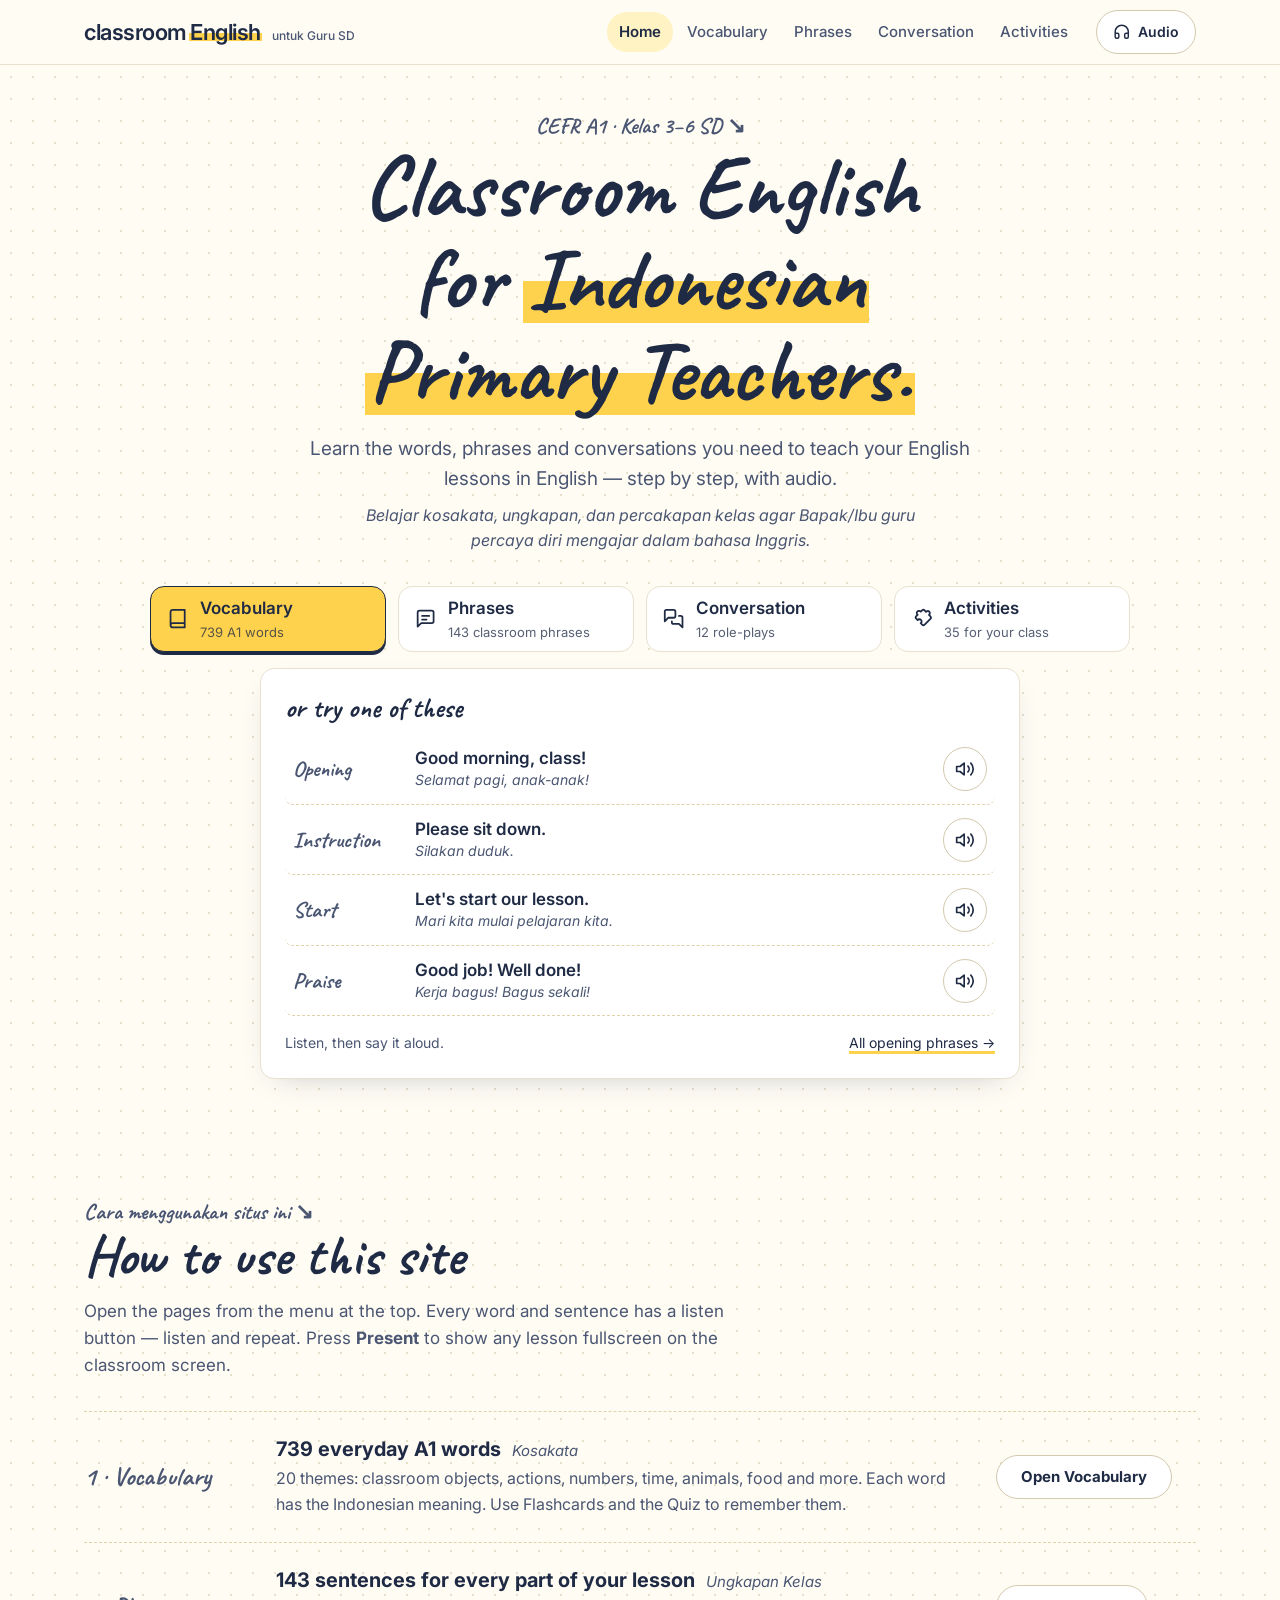
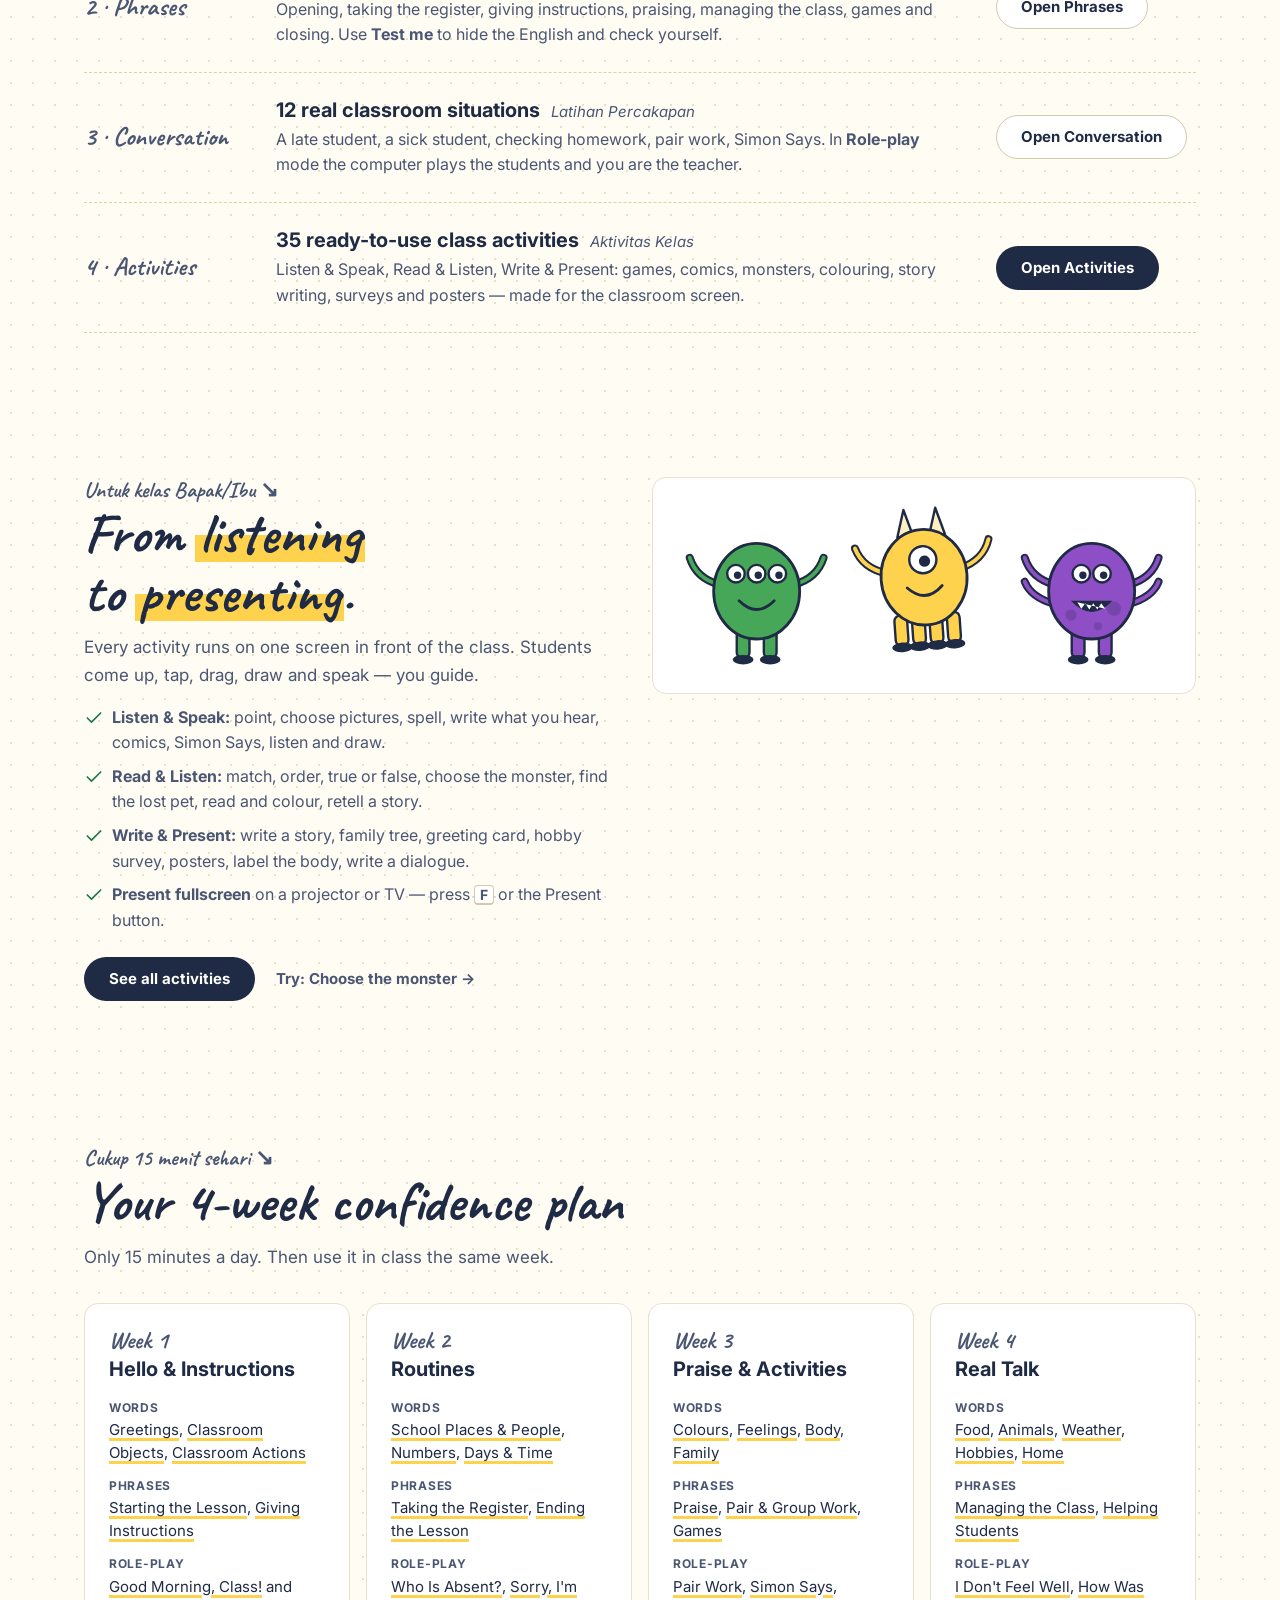
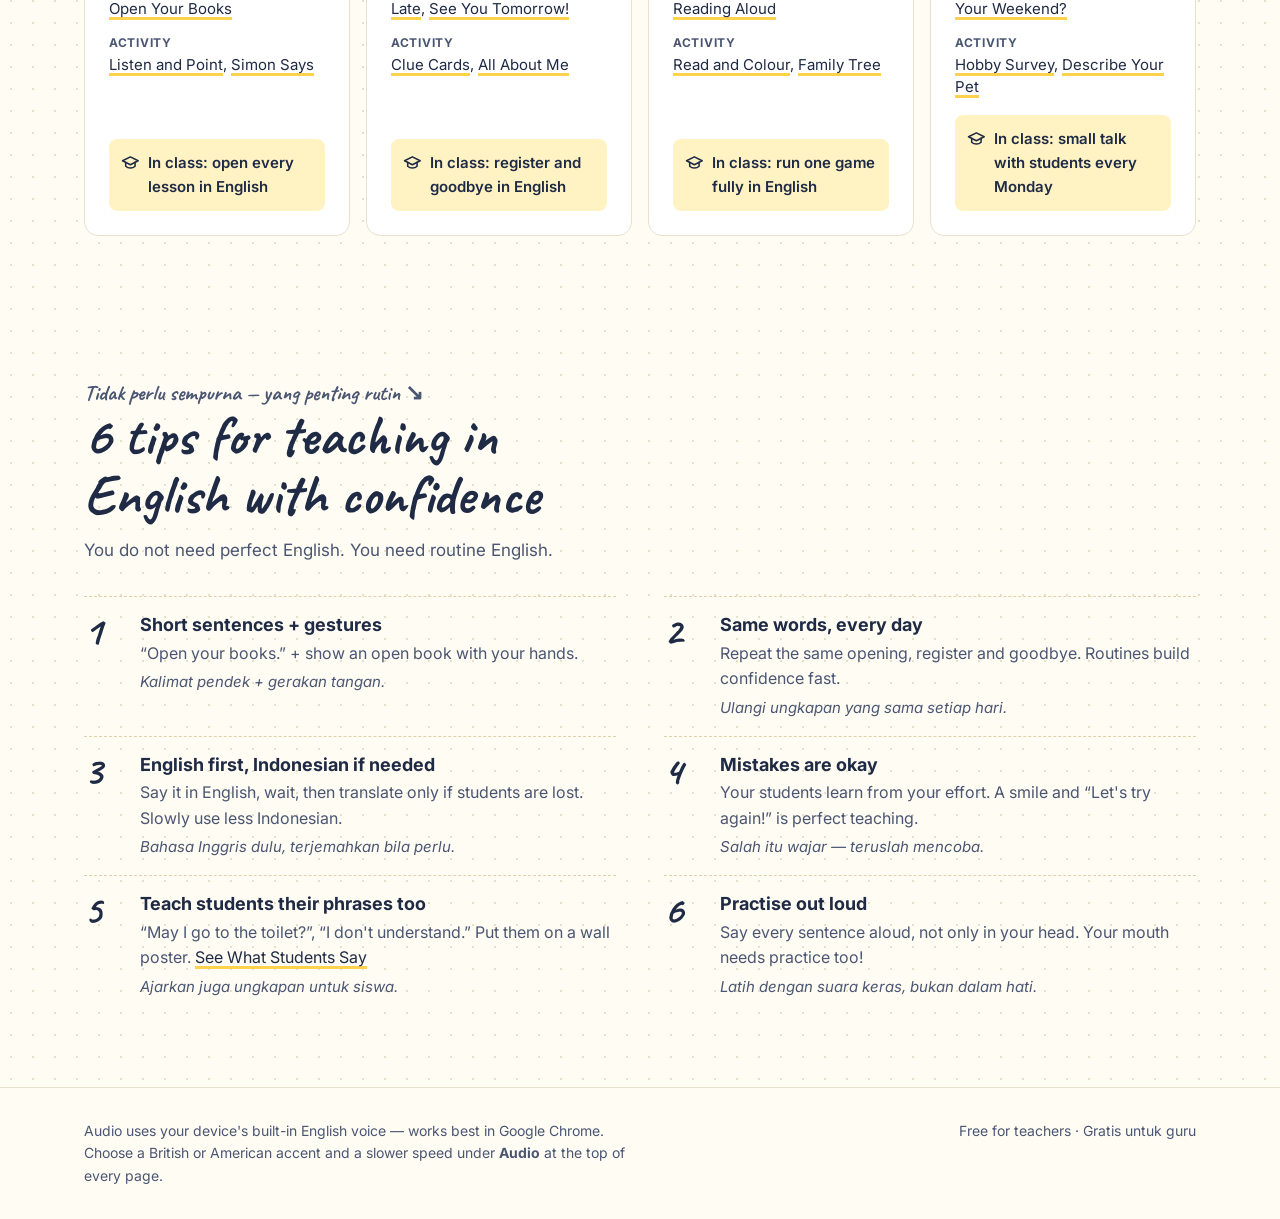
==== commit 9f4f5b52: "Whiteboard redesign, fullscreen present mode and 35 classroom activities - Restyle the site after ah" ====
--- a/index.html
+++ b/index.html
@@ -4,13 +4,13 @@
   <meta charset="utf-8">
   <meta name="viewport" content="width=device-width, initial-scale=1, viewport-fit=cover">
   <title>Classroom English for Indonesian Primary Teachers</title>
-  <meta name="description" content="Free Classroom English practice for Indonesian SD teachers (Grades 3–6): 739 A1 words, 143 classroom phrases and 12 role-play conversations, all with audio.">
-  <meta name="theme-color" content="#f6f1e7" media="(prefers-color-scheme: light)">
-  <meta name="theme-color" content="#121a16" media="(prefers-color-scheme: dark)">
+  <meta name="description" content="Free Classroom English practice for Indonesian SD teachers (Grades 3–6): 739 A1 words, 143 classroom phrases, 12 role-plays and 35 classroom activities, all with audio and a fullscreen present mode.">
+  <meta name="theme-color" content="#fffcf4" media="(prefers-color-scheme: light)">
+  <meta name="theme-color" content="#151b2b" media="(prefers-color-scheme: dark)">
   <link rel="icon" href="assets/img/favicon.svg" type="image/svg+xml">
   <link rel="preconnect" href="https://fonts.googleapis.com">
   <link rel="preconnect" href="https://fonts.gstatic.com" crossorigin>
-  <link rel="stylesheet" href="https://fonts.googleapis.com/css2?family=Fraunces:opsz,wght@9..144,500;9..144,600&family=Nunito:wght@400;600;700;800&display=swap">
+  <link rel="stylesheet" href="https://fonts.googleapis.com/css2?family=Caveat:wght@600;700&family=Inter:ital,wght@0,400;0,500;0,600;0,700;0,800;1,400&display=swap">
   <link rel="stylesheet" href="assets/css/style.css">
   <script src="assets/js/tts.js" defer></script>
   <script src="assets/js/app.js" defer></script>
@@ -20,16 +20,14 @@
 
   <header class="site-header">
     <div class="container">
-      <a class="brand" href="index.html">
-        <svg class="brand-mark" viewBox="0 0 34 34" aria-hidden="true"><rect width="34" height="34" rx="8" fill="var(--green)"/><path d="M10 25 16 9l6 16M12.3 19.5h7.4" fill="none" stroke="var(--on-green)" stroke-width="2.6" stroke-linecap="round" stroke-linejoin="round"/><circle cx="26.5" cy="9.5" r="3" fill="var(--marigold)"/></svg>
-        <span class="brand-text"><strong>Classroom English</strong><span>untuk Guru SD · Kelas 3–6</span></span>
-      </a>
+      <a class="brand" href="index.html" aria-label="Classroom English, home">classroom<b>English</b><small>untuk Guru SD</small></a>
       <nav class="main-nav" aria-label="Main">
         <ul>
           <li><a href="index.html" aria-current="page">Home</a></li>
           <li><a href="vocabulary.html">Vocabulary</a></li>
-          <li><a href="phrases.html">Classroom Phrases</a></li>
-          <li><a href="conversation.html">Conversation Practice</a></li>
+          <li><a href="phrases.html">Phrases</a></li>
+          <li><a href="conversation.html">Conversation</a></li>
+          <li><a href="activities.html">Activities</a></li>
         </ul>
       </nav>
       <button class="audio-btn" type="button" popovertarget="audio-panel">
@@ -61,46 +59,48 @@
   <main id="main">
     <!-- Hero -->
     <section class="hero">
-      <div class="container hero-grid">
-        <div>
-          <p class="eyebrow">CEFR A1 · Kelas 3–6 SD</p>
-          <h1>Classroom English for <mark>Indonesian Primary Teachers</mark></h1>
-          <p class="lead">Learn the words, phrases and conversations you need to teach your English lessons in English — step by step, with audio.</p>
-          <p class="lead-id id">Belajar kosakata, ungkapan, dan percakapan kelas agar Bapak/Ibu guru percaya diri mengajar dalam bahasa Inggris.</p>
-          <div class="hero-actions">
-            <a class="btn btn-primary" href="#plan">Start the 4-week plan <svg class="icon" aria-hidden="true"><use href="#i-arrow-right"/></svg></a>
-            <a class="btn btn-secondary" href="phrases.html">Open classroom phrases</a>
-          </div>
-          <dl class="stats">
-            <div><dt>A1 words</dt><dd>739</dd></div>
-            <div><dt>classroom phrases</dt><dd>143</dd></div>
-            <div><dt>role-play conversations</dt><dd>12</dd></div>
-          </dl>
-        </div>
-
-        <aside class="try" aria-labelledby="try-title">
-          <img class="try-illus" src="https://assets.kitbitz.art/kits/interior-kit/BookGroup6-Paper-H-M-MultiColor.svg" width="92" height="92" alt="" loading="lazy" decoding="async">
-          <p class="eyebrow">Try it now</p>
-          <h2 id="try-title">Your first three sentences</h2>
+      <div class="container">
+        <p class="eyebrow">CEFR A1 · Kelas 3–6 SD</p>
+        <h1>Classroom English for <span class="hl">Indonesian Primary Teachers.</span></h1>
+        <p class="lead">Learn the words, phrases and conversations you need to teach your English lessons in English — step by step, with audio.</p>
+        <p class="lead-id id">Belajar kosakata, ungkapan, dan percakapan kelas agar Bapak/Ibu guru percaya diri mengajar dalam bahasa Inggris.</p>
+
+        <nav class="hero-tabs" aria-label="Start here">
+          <a class="hero-tab primary" href="vocabulary.html"><svg class="icon" aria-hidden="true"><use href="#i-book"/></svg><span>Vocabulary<small>739 A1 words</small></span></a>
+          <a class="hero-tab" href="phrases.html"><svg class="icon" aria-hidden="true"><use href="#i-quote"/></svg><span>Phrases<small>143 classroom phrases</small></span></a>
+          <a class="hero-tab" href="conversation.html"><svg class="icon" aria-hidden="true"><use href="#i-chat"/></svg><span>Conversation<small>12 role-plays</small></span></a>
+          <a class="hero-tab" href="activities.html"><svg class="icon" aria-hidden="true"><use href="#i-puzzle"/></svg><span>Activities<small>35 for your class</small></span></a>
+        </nav>
+
+        <section class="try" aria-labelledby="try-title">
+          <h2 id="try-title">or try one of these</h2>
           <ul class="try-list">
             <li>
+              <span class="try-label hand">Opening</span>
+              <div class="grow"><div class="en">Good morning, class!</div><div class="id">Selamat pagi, anak-anak!</div></div>
               <button class="icon-btn" type="button" data-say="Good morning, class!" aria-label="Listen: Good morning, class!"><svg class="icon" aria-hidden="true"><use href="#i-volume"/></svg></button>
-              <div><div class="en">Good morning, class!</div><div class="id">Selamat pagi, anak-anak!</div></div>
-            </li>
-            <li>
+            </li>
+            <li>
+              <span class="try-label hand">Instruction</span>
+              <div class="grow"><div class="en">Please sit down.</div><div class="id">Silakan duduk.</div></div>
               <button class="icon-btn" type="button" data-say="Please sit down." aria-label="Listen: Please sit down."><svg class="icon" aria-hidden="true"><use href="#i-volume"/></svg></button>
-              <div><div class="en">Please sit down.</div><div class="id">Silakan duduk.</div></div>
-            </li>
-            <li>
+            </li>
+            <li>
+              <span class="try-label hand">Start</span>
+              <div class="grow"><div class="en">Let's start our lesson.</div><div class="id">Mari kita mulai pelajaran kita.</div></div>
               <button class="icon-btn" type="button" data-say="Let's start our lesson." aria-label="Listen: Let's start our lesson."><svg class="icon" aria-hidden="true"><use href="#i-volume"/></svg></button>
-              <div><div class="en">Let's start our lesson.</div><div class="id">Mari kita mulai pelajaran kita.</div></div>
+            </li>
+            <li>
+              <span class="try-label hand">Praise</span>
+              <div class="grow"><div class="en">Good job! Well done!</div><div class="id">Kerja bagus! Bagus sekali!</div></div>
+              <button class="icon-btn" type="button" data-say="Good job! Well done!" aria-label="Listen: Good job! Well done!"><svg class="icon" aria-hidden="true"><use href="#i-volume"/></svg></button>
             </li>
           </ul>
           <div class="try-foot">
             <span>Listen, then say it aloud.</span>
-            <a href="phrases.html#start">All opening phrases <span aria-hidden="true">→</span></a>
+            <a href="phrases.html#start">All opening phrases →</a>
           </div>
-        </aside>
+        </section>
       </div>
     </section>
 
@@ -110,37 +110,61 @@
         <div class="band-head">
           <p class="eyebrow">Cara menggunakan situs ini</p>
           <h2 id="how-title">How to use this site</h2>
-          <p>Open the pages from the menu at the top. Every word and sentence has a listen button — listen and repeat.</p>
+          <p>Open the pages from the menu at the top. Every word and sentence has a listen button — listen and repeat. Press <strong>Present</strong> to show any lesson fullscreen on the classroom screen.</p>
         </div>
         <ol class="steps">
           <li class="step">
-            <span class="step-num" aria-hidden="true">1</span>
-            <h3>Vocabulary <small>Kosakata</small></h3>
-            <div>
-              <p>739 everyday A1 words in 20 themes: classroom objects, actions, numbers, time, animals, food and more. Each word has the Indonesian meaning.</p>
-              <p class="how">Use Flashcards and the Quiz to remember them.</p>
+            <span class="step-label">1 · Vocabulary</span>
+            <div>
+              <h3>739 everyday A1 words <small>Kosakata</small></h3>
+              <p>20 themes: classroom objects, actions, numbers, time, animals, food and more. Each word has the Indonesian meaning. Use Flashcards and the Quiz to remember them.</p>
             </div>
             <a class="btn btn-secondary" href="vocabulary.html">Open Vocabulary</a>
           </li>
           <li class="step">
-            <span class="step-num" aria-hidden="true">2</span>
-            <h3>Classroom Phrases <small>Ungkapan Kelas</small></h3>
-            <div>
-              <p>143 sentences for every part of your lesson: opening, taking the register, giving instructions, praising, managing the class, games and closing.</p>
-              <p class="how">Use <strong>Test me</strong> to hide the English and check yourself.</p>
+            <span class="step-label">2 · Phrases</span>
+            <div>
+              <h3>143 sentences for every part of your lesson <small>Ungkapan Kelas</small></h3>
+              <p>Opening, taking the register, giving instructions, praising, managing the class, games and closing. Use <strong>Test me</strong> to hide the English and check yourself.</p>
             </div>
             <a class="btn btn-secondary" href="phrases.html">Open Phrases</a>
           </li>
           <li class="step">
-            <span class="step-num" aria-hidden="true">3</span>
-            <h3>Conversation Practice <small>Latihan Percakapan</small></h3>
-            <div>
-              <p>12 real classroom situations — a late student, a sick student, checking homework, pair work, Simon Says.</p>
-              <p class="how">In <strong>Role-play</strong> mode the computer plays the students and you are the teacher.</p>
-            </div>
-            <a class="btn btn-secondary" href="conversation.html">Open Conversations</a>
+            <span class="step-label">3 · Conversation</span>
+            <div>
+              <h3>12 real classroom situations <small>Latihan Percakapan</small></h3>
+              <p>A late student, a sick student, checking homework, pair work, Simon Says. In <strong>Role-play</strong> mode the computer plays the students and you are the teacher.</p>
+            </div>
+            <a class="btn btn-secondary" href="conversation.html">Open Conversation</a>
+          </li>
+          <li class="step">
+            <span class="step-label">4 · Activities</span>
+            <div>
+              <h3>35 ready-to-use class activities <small>Aktivitas Kelas</small></h3>
+              <p>Listen &amp; Speak, Read &amp; Listen, Write &amp; Present: games, comics, monsters, colouring, story writing, surveys and posters — made for the classroom screen.</p>
+            </div>
+            <a class="btn btn-primary" href="activities.html">Open Activities</a>
           </li>
         </ol>
+      </div>
+    </section>
+
+    <!-- Activities -->
+    <section class="band" aria-labelledby="act-title">
+      <div class="container split">
+        <div class="band-head">
+          <p class="eyebrow">Untuk kelas Bapak/Ibu</p>
+          <h2 id="act-title">From <span class="hl">listening</span> to <span class="hl">presenting</span>.</h2>
+          <p>Every activity runs on one screen in front of the class. Students come up, tap, drag, draw and speak — you guide.</p>
+          <ul class="checks">
+            <li><svg class="icon" aria-hidden="true"><use href="#i-check"/></svg><span><strong>Listen &amp; Speak:</strong> point, choose pictures, spell, write what you hear, comics, Simon Says, listen and draw.</span></li>
+            <li><svg class="icon" aria-hidden="true"><use href="#i-check"/></svg><span><strong>Read &amp; Listen:</strong> match, order, true or false, choose the monster, find the lost pet, read and colour, retell a story.</span></li>
+            <li><svg class="icon" aria-hidden="true"><use href="#i-check"/></svg><span><strong>Write &amp; Present:</strong> write a story, family tree, greeting card, hobby survey, posters, label the body, write a dialogue.</span></li>
+            <li><svg class="icon" aria-hidden="true"><use href="#i-check"/></svg><span><strong>Present fullscreen</strong> on a projector or TV — press <kbd>F</kbd> or the Present button.</span></li>
+          </ul>
+          <p class="row" style="margin-top: 24px"><a class="btn btn-primary" href="activities.html">See all activities</a><a class="btn btn-ghost" href="activities.html#read-and-choose-monster">Try: Choose the monster →</a></p>
+        </div>
+        <figure class="art-frame home-art" aria-hidden="true" data-home-art></figure>
       </div>
     </section>
 
@@ -160,6 +184,7 @@
               <div><dt>Words</dt><dd><a href="vocabulary.html#greet">Greetings</a>, <a href="vocabulary.html#objects">Classroom Objects</a>, <a href="vocabulary.html#actions">Classroom Actions</a></dd></div>
               <div><dt>Phrases</dt><dd><a href="phrases.html#start">Starting the Lesson</a>, <a href="phrases.html#instructions">Giving Instructions</a></dd></div>
               <div><dt>Role-play</dt><dd><a href="conversation.html#good-morning-class">Good Morning, Class!</a> and <a href="conversation.html#open-your-books">Open Your Books</a></dd></div>
+              <div><dt>Activity</dt><dd><a href="activities.html#listen-and-point">Listen and Point</a>, <a href="activities.html#listen-and-do">Simon Says</a></dd></div>
             </dl>
             <p class="in-class"><svg class="icon" aria-hidden="true"><use href="#i-school"/></svg><span>In class: open every lesson in English</span></p>
           </li>
@@ -170,6 +195,7 @@
               <div><dt>Words</dt><dd><a href="vocabulary.html#school">School Places &amp; People</a>, <a href="vocabulary.html#numbers">Numbers</a>, <a href="vocabulary.html#time">Days &amp; Time</a></dd></div>
               <div><dt>Phrases</dt><dd><a href="phrases.html#register">Taking the Register</a>, <a href="phrases.html#ending">Ending the Lesson</a></dd></div>
               <div><dt>Role-play</dt><dd><a href="conversation.html#who-is-absent">Who Is Absent?</a>, <a href="conversation.html#sorry-im-late">Sorry, I'm Late</a>, <a href="conversation.html#see-you-tomorrow">See You Tomorrow!</a></dd></div>
+              <div><dt>Activity</dt><dd><a href="activities.html#clue-cards">Clue Cards</a>, <a href="activities.html#about-me">All About Me</a></dd></div>
             </dl>
             <p class="in-class"><svg class="icon" aria-hidden="true"><use href="#i-school"/></svg><span>In class: register and goodbye in English</span></p>
           </li>
@@ -180,6 +206,7 @@
               <div><dt>Words</dt><dd><a href="vocabulary.html#colours">Colours</a>, <a href="vocabulary.html#feelings">Feelings</a>, <a href="vocabulary.html#body">Body</a>, <a href="vocabulary.html#family">Family</a></dd></div>
               <div><dt>Phrases</dt><dd><a href="phrases.html#praise">Praise</a>, <a href="phrases.html#groups">Pair &amp; Group Work</a>, <a href="phrases.html#games">Games</a></dd></div>
               <div><dt>Role-play</dt><dd><a href="conversation.html#pair-work">Pair Work</a>, <a href="conversation.html#lets-play-simon-says">Simon Says</a>, <a href="conversation.html#reading-aloud">Reading Aloud</a></dd></div>
+              <div><dt>Activity</dt><dd><a href="activities.html#read-and-colour">Read and Colour</a>, <a href="activities.html#family-tree">Family Tree</a></dd></div>
             </dl>
             <p class="in-class"><svg class="icon" aria-hidden="true"><use href="#i-school"/></svg><span>In class: run one game fully in English</span></p>
           </li>
@@ -190,6 +217,7 @@
               <div><dt>Words</dt><dd><a href="vocabulary.html#food">Food</a>, <a href="vocabulary.html#animals">Animals</a>, <a href="vocabulary.html#weather">Weather</a>, <a href="vocabulary.html#hobbies">Hobbies</a>, <a href="vocabulary.html#home">Home</a></dd></div>
               <div><dt>Phrases</dt><dd><a href="phrases.html#behaviour">Managing the Class</a>, <a href="phrases.html#help">Helping Students</a></dd></div>
               <div><dt>Role-play</dt><dd><a href="conversation.html#i-dont-feel-well">I Don't Feel Well</a>, <a href="conversation.html#how-was-your-weekend">How Was Your Weekend?</a></dd></div>
+              <div><dt>Activity</dt><dd><a href="activities.html#hobby-survey">Hobby Survey</a>, <a href="activities.html#describe-pet">Describe Your Pet</a></dd></div>
             </dl>
             <p class="in-class"><svg class="icon" aria-hidden="true"><use href="#i-school"/></svg><span>In class: small talk with students every Monday</span></p>
           </li>
@@ -220,7 +248,7 @@
   <footer class="site-footer">
     <div class="container">
       <p>Audio uses your device's built-in English voice — works best in Google Chrome. Choose a British or American accent and a slower speed under <strong>Audio</strong> at the top of every page.</p>
-      <p>Illustrations: <a href="https://kitbitz.art/">Kitbitz</a> (CC0).</p>
+      <p>Free for teachers · Gratis untuk guru</p>
     </div>
   </footer>
 
@@ -230,7 +258,9 @@
       <li><a href="vocabulary.html"><svg class="icon" aria-hidden="true"><use href="#i-book"/></svg>Words</a></li>
       <li><a href="phrases.html"><svg class="icon" aria-hidden="true"><use href="#i-quote"/></svg>Phrases</a></li>
       <li><a href="conversation.html"><svg class="icon" aria-hidden="true"><use href="#i-chat"/></svg>Talk</a></li>
+      <li><a href="activities.html"><svg class="icon" aria-hidden="true"><use href="#i-puzzle"/></svg>Activities</a></li>
     </ul>
   </nav>
+  <script src="assets/js/activities/art.js" defer></script>
 </body>
 </html>
--- a/assets/css/style.css
+++ b/assets/css/style.css
@@ -1,42 +1,40 @@
 /* =========================================================
    Classroom English — shared styles
-   Direction: a teacher's exercise book. Warm paper, blackboard
-   green, marigold highlighter. Serif headings, rounded sans body.
+   Direction: a classroom whiteboard. Cream dotted board, navy marker ink,
+   yellow highlighter, handwritten headings (Caveat) over a clean sans (Inter).
    ========================================================= */
 
 :root {
-  --paper: #f6f1e7;
-  --paper-2: #eee7d8;
-  --surface: #fffdf8;
-  --ink: #1a2620;
-  --ink-2: #4a5650;
-  --line: #ddd4c3;
-  --line-strong: #c4b8a1;
-
-  --green: #1e5a44;
-  --green-hover: #174836;
-  --on-green: #ffffff;
-  --green-tint: #e3ede6;
-  --green-text: #1e5a44;
-
-  --marigold: #e3a21a;
-  --marigold-tint: #fbefd2;
-  --clay: #a8432a;
-  --clay-tint: #f6e3da;
-
-  --ok: #2b7046;
-  --ok-tint: #e1f0e5;
-  --bad: #b42318;
-  --bad-tint: #fbe4e1;
-
-  --shadow: 0 1px 0 rgba(26, 38, 32, 0.06), 0 6px 20px -12px rgba(26, 38, 32, 0.25);
-
-  --font-display: "Fraunces", Georgia, "Times New Roman", serif;
-  --font-body: "Nunito", system-ui, -apple-system, "Segoe UI", sans-serif;
-
-  --r-sm: 6px;
-  --r: 10px;
-  --r-lg: 16px;
+  --paper: #fffcf4;
+  --paper-2: #f7f1e1;
+  --surface: #ffffff;
+  --dot: #e6dfca;
+  --ink: #1f2a44;
+  --ink-2: #4a5672;
+  --line: #e8e1cd;
+  --line-strong: #d3c9ad;
+  --dash: #ddd2a8;
+
+  --primary: #1f2a44;
+  --primary-hover: #2c3a5c;
+  --on-primary: #ffffff;
+  --hl: #ffd24d;            /* yellow highlighter */
+  --hl-tint: #fff3c4;
+  --hard: #1f2a44;          /* hard shadow under selected tabs */
+  --blue: #2563c9;          /* marker blue for annotations */
+  --red: #c2412d;
+
+  --ok: #1f7a45;
+  --ok-tint: #e2f3e8;
+  --bad: #c2412d;
+  --bad-tint: #fde7e2;
+
+  --font-hand: "Caveat", "Comic Sans MS", cursive;
+  --font-body: "Inter", system-ui, -apple-system, "Segoe UI", sans-serif;
+
+  --r-sm: 8px;
+  --r: 14px;
+  --r-lg: 20px;
 
   --s-1: 4px;
   --s-2: 8px;
@@ -45,7 +43,7 @@
   --s-5: 24px;
   --s-6: 32px;
   --s-7: 48px;
-  --s-8: 64px;
+  --s-8: 72px;
 
   --header-h: 64px;
   --bottom-nav-h: 64px;
@@ -54,585 +52,728 @@
 
 @media (prefers-color-scheme: dark) {
   :root:not([data-theme="light"]) {
-    --paper: #121a16;
-    --paper-2: #18231d;
-    --surface: #1b2620;
-    --ink: #ece6d8;
-    --ink-2: #a9b4ad;
-    --line: #2b3a32;
-    --line-strong: #3d4f45;
-    --green: #8fd1ae;
-    --green-hover: #a9e0c2;
-    --on-green: #0e1a14;
-    --green-tint: #1f3329;
-    --green-text: #8fd1ae;
-    --marigold: #f0b93e;
-    --marigold-tint: #3a2f17;
-    --clay: #ee9a7a;
-    --clay-tint: #3a241c;
-    --ok: #86d3a0;
-    --ok-tint: #1c3325;
-    --bad: #f3a097;
-    --bad-tint: #3d1f1b;
-    --shadow: 0 1px 0 rgba(0, 0, 0, 0.3), 0 8px 24px -14px rgba(0, 0, 0, 0.7);
+    --paper: #151b2b; --paper-2: #1b2336; --surface: #1e2740; --dot: #263150;
+    --ink: #f4efe1; --ink-2: #b3bbcd; --line: #2d3856; --line-strong: #3d4a6e; --dash: #3d4a6e;
+    --primary: #ffd24d; --primary-hover: #ffdc70; --on-primary: #1f2a44;
+    --hl: #ffd24d; --hl-tint: #3b3420; --hard: #05070d; --blue: #7fb0ff; --red: #ff8f7a;
+    --ok: #7fd6a0; --ok-tint: #1c3528; --bad: #ff8f7a; --bad-tint: #3d2220;
     color-scheme: dark;
   }
 }
 :root[data-theme="dark"] {
-  --paper: #121a16;
-  --paper-2: #18231d;
-  --surface: #1b2620;
-  --ink: #ece6d8;
-  --ink-2: #a9b4ad;
-  --line: #2b3a32;
-  --line-strong: #3d4f45;
-  --green: #8fd1ae;
-  --green-hover: #a9e0c2;
-  --on-green: #0e1a14;
-  --green-tint: #1f3329;
-  --green-text: #8fd1ae;
-  --marigold: #f0b93e;
-  --marigold-tint: #3a2f17;
-  --clay: #ee9a7a;
-  --clay-tint: #3a241c;
-  --ok: #86d3a0;
-  --ok-tint: #1c3325;
-  --bad: #f3a097;
-  --bad-tint: #3d1f1b;
-  --shadow: 0 1px 0 rgba(0, 0, 0, 0.3), 0 8px 24px -14px rgba(0, 0, 0, 0.7);
+  --paper: #151b2b; --paper-2: #1b2336; --surface: #1e2740; --dot: #263150;
+  --ink: #f4efe1; --ink-2: #b3bbcd; --line: #2d3856; --line-strong: #3d4a6e; --dash: #3d4a6e;
+  --primary: #ffd24d; --primary-hover: #ffdc70; --on-primary: #1f2a44;
+  --hl: #ffd24d; --hl-tint: #3b3420; --hard: #05070d; --blue: #7fb0ff; --red: #ff8f7a;
+  --ok: #7fd6a0; --ok-tint: #1c3528; --bad: #ff8f7a; --bad-tint: #3d2220;
   color-scheme: dark;
 }
 
 /* ---------- Base ---------- */
-*,
-*::before,
-*::after { box-sizing: border-box; }
-
+*, *::before, *::after { box-sizing: border-box; }
 html { -webkit-text-size-adjust: 100%; scroll-padding-top: calc(var(--header-h) + 16px); }
-
 body {
   margin: 0;
-  background: var(--paper);
   color: var(--ink);
+  background-color: var(--paper);
+  background-image: radial-gradient(var(--dot) 1px, transparent 1.2px);
+  background-size: 22px 22px;
   font-family: var(--font-body);
   font-size: 1rem;
-  line-height: 1.55;
+  line-height: 1.6;
   -webkit-font-smoothing: antialiased;
 }
-
 img, svg { display: block; max-width: 100%; }
-button, input, select { font: inherit; color: inherit; }
+button, input, select, textarea { font: inherit; color: inherit; }
 button { cursor: pointer; }
-a { color: var(--green-text); text-underline-offset: 3px; text-decoration-thickness: 1px; }
-a:hover { text-decoration-thickness: 2px; }
-
-h1, h2, h3 {
-  font-family: var(--font-display);
-  font-weight: 600;
-  line-height: 1.12;
-  letter-spacing: -0.01em;
+a { color: var(--ink); text-decoration-color: var(--hl); text-decoration-thickness: 3px; text-underline-offset: 3px; }
+a:hover { text-decoration-thickness: 5px; }
+
+h1, h2 {
+  font-family: var(--font-hand);
+  font-weight: 700;
+  line-height: 1.05;
+  letter-spacing: 0;
   margin: 0;
   text-wrap: balance;
-  font-optical-sizing: auto;
-}
+}
+h3 { font-family: var(--font-body); font-weight: 700; font-size: 1.125rem; line-height: 1.3; margin: 0; }
 p { margin: 0; text-wrap: pretty; }
-
-:focus-visible {
-  outline: 3px solid var(--marigold);
-  outline-offset: 2px;
-  border-radius: var(--r-sm);
-}
+.hand { font-family: var(--font-hand); font-weight: 700; }
+
+:focus-visible { outline: 3px solid var(--blue); outline-offset: 2px; border-radius: var(--r-sm); }
 
 .icon { width: 1.25em; height: 1.25em; flex: none; fill: none; stroke: currentColor; stroke-width: 2; stroke-linecap: round; stroke-linejoin: round; }
-
-.visually-hidden {
-  position: absolute !important; width: 1px; height: 1px; padding: 0; margin: -1px;
-  overflow: hidden; clip: rect(0 0 0 0); white-space: nowrap; border: 0;
-}
-
-.skip-link {
-  position: absolute; left: var(--s-4); top: -100px; z-index: 100;
-  background: var(--green); color: var(--on-green); padding: var(--s-2) var(--s-4); border-radius: var(--r-sm);
-}
+.visually-hidden { position: absolute !important; width: 1px; height: 1px; padding: 0; margin: -1px; overflow: hidden; clip: rect(0 0 0 0); white-space: nowrap; border: 0; }
+[hidden] { display: none !important; }
+code { font-size: 0.9em; background: var(--paper-2); padding: 1px 6px; border-radius: 4px; }
+
+.skip-link { position: absolute; left: var(--s-4); top: -100px; z-index: 100; background: var(--primary); color: var(--on-primary); padding: var(--s-2) var(--s-4); border-radius: 999px; }
 .skip-link:focus { top: var(--s-2); }
 
 .container { width: 100%; max-width: 1160px; margin-inline: auto; padding-inline: var(--s-4); }
 @media (min-width: 768px) { .container { padding-inline: var(--s-5); } }
 
 .id { color: var(--ink-2); font-style: italic; }
+
+/* highlighter stroke behind text */
+.hl {
+  background: linear-gradient(transparent 52%, var(--hl) 52%, var(--hl) 90%, transparent 90%);
+  padding-inline: 4px; margin-inline: -2px;
+  -webkit-box-decoration-break: clone; box-decoration-break: clone;
+}
+.hl, .brand b { color: #1f2a44; } /* dark text on the yellow stroke in both themes */
 
 /* ---------- Header ---------- */
 .site-header {
   position: sticky; top: 0; z-index: 40;
-  background: color-mix(in srgb, var(--paper) 92%, transparent);
-  backdrop-filter: saturate(140%) blur(8px);
-  -webkit-backdrop-filter: saturate(140%) blur(8px);
+  background: color-mix(in srgb, var(--paper) 90%, transparent);
+  backdrop-filter: blur(8px); -webkit-backdrop-filter: blur(8px);
   border-bottom: 1px solid var(--line);
 }
-.site-header .container {
-  height: var(--header-h);
-  display: flex; align-items: center; gap: var(--s-4);
-}
-.brand {
-  display: flex; align-items: center; gap: 10px;
-  color: var(--ink); text-decoration: none; margin-right: auto;
-}
-.brand-mark { width: 34px; height: 34px; flex: none; }
-.brand-text { display: flex; flex-direction: column; line-height: 1.1; }
-.brand-text strong { font-family: var(--font-display); font-size: 1.125rem; font-weight: 600; }
-.brand-text span { font-size: 0.75rem; color: var(--ink-2); font-weight: 600; }
+.site-header .container { height: var(--header-h); display: flex; align-items: center; gap: var(--s-4); }
+.brand { display: flex; align-items: baseline; gap: 2px; color: var(--ink); text-decoration: none; margin-right: auto; font-weight: 600; font-size: 1.375rem; letter-spacing: -0.02em; line-height: 1; }
+.brand b { font-weight: 600; background: linear-gradient(transparent 55%, var(--hl) 55%, var(--hl) 92%, transparent 92%); padding: 0 1px; }
+.brand small { display: none; font-size: 0.75rem; font-weight: 500; color: var(--ink-2); letter-spacing: 0; margin-left: var(--s-2); }
+@media (min-width: 480px) { .brand small { display: inline; } }
 
 .main-nav { display: none; }
-.main-nav ul { list-style: none; margin: 0; padding: 0; display: flex; gap: var(--s-1); }
-.main-nav a {
-  display: block; padding: var(--s-2) var(--s-3); border-radius: var(--r-sm);
-  color: var(--ink-2); font-weight: 700; font-size: 0.9375rem; text-decoration: none;
-  position: relative;
-}
+.main-nav ul { list-style: none; margin: 0; padding: 0; display: flex; gap: 2px; }
+.main-nav a { display: block; padding: var(--s-2) var(--s-3); border-radius: 999px; color: var(--ink-2); font-weight: 500; font-size: 0.9375rem; text-decoration: none; }
 .main-nav a:hover { color: var(--ink); background: var(--paper-2); }
-.main-nav a[aria-current="page"] { color: var(--ink); }
-.main-nav a[aria-current="page"]::after {
-  content: ""; position: absolute; left: var(--s-3); right: var(--s-3); bottom: 2px;
-  height: 3px; border-radius: 2px; background: var(--marigold);
-}
-@media (min-width: 860px) { .main-nav { display: block; } }
-
-/* Audio settings popover */
+.main-nav a[aria-current="page"] { color: var(--ink); font-weight: 600; background: var(--hl-tint); }
+@media (min-width: 900px) { .main-nav { display: block; } }
+
 .audio-btn {
-  display: inline-flex; align-items: center; gap: var(--s-2);
-  min-height: 44px; padding: 0 var(--s-3);
-  border: 1px solid var(--line-strong); background: var(--surface);
-  border-radius: var(--r); font-weight: 700; font-size: 0.875rem;
-}
-.audio-btn:hover { border-color: var(--green); }
+  display: inline-flex; align-items: center; gap: var(--s-2); min-height: 44px; padding: 0 var(--s-4);
+  border: 1px solid var(--line-strong); background: var(--surface); border-radius: 999px; font-weight: 600; font-size: 0.875rem;
+}
+.audio-btn:hover { border-color: var(--ink); }
 .audio-btn .label-long { display: none; }
 @media (min-width: 480px) { .audio-btn .label-long { display: inline; } }
 
 .audio-panel {
-  margin: 0; inset: auto; position: fixed;
-  top: calc(var(--header-h) + 4px); right: var(--s-4);
-  width: min(320px, calc(100vw - 32px));
-  background: var(--surface); color: var(--ink);
-  border: 1px solid var(--line-strong); border-radius: var(--r-lg);
-  padding: var(--s-4); box-shadow: var(--shadow);
-}
-.audio-panel h2 { font-size: 1.125rem; margin-bottom: var(--s-3); }
+  margin: 0; inset: auto; position: fixed; top: calc(var(--header-h) + 4px); right: var(--s-4);
+  width: min(320px, calc(100vw - 32px)); background: var(--surface); color: var(--ink);
+  border: 1px solid var(--ink); border-radius: var(--r); padding: var(--s-4); box-shadow: 0 4px 0 var(--hard);
+}
+.audio-panel h2 { font-size: 1.75rem; margin-bottom: var(--s-3); }
 .audio-panel fieldset { border: 0; padding: 0; margin: 0 0 var(--s-4); }
-.audio-panel legend { padding: 0; font-weight: 800; font-size: 0.75rem; text-transform: uppercase; letter-spacing: 0.06em; color: var(--ink-2); margin-bottom: var(--s-2); }
+.audio-panel legend { padding: 0; font-weight: 600; font-size: 0.8125rem; color: var(--ink-2); margin-bottom: var(--s-2); }
 .audio-panel .note { font-size: 0.8125rem; color: var(--ink-2); }
-.audio-panel .row { display: flex; justify-content: space-between; align-items: center; gap: var(--s-2); }
-
-/* Bottom nav (mobile) */
-.bottom-nav {
-  position: fixed; left: 0; right: 0; bottom: 0; z-index: 40;
-  background: var(--surface); border-top: 1px solid var(--line);
-  padding-bottom: env(safe-area-inset-bottom);
-}
-.bottom-nav ul { list-style: none; margin: 0; padding: 0; display: grid; grid-template-columns: repeat(4, 1fr); }
-.bottom-nav a {
-  display: flex; flex-direction: column; align-items: center; justify-content: center; gap: 2px;
-  height: var(--bottom-nav-h); color: var(--ink-2); text-decoration: none; font-size: 0.75rem; font-weight: 700;
-}
-.bottom-nav a .icon { width: 22px; height: 22px; }
-.bottom-nav a[aria-current="page"] { color: var(--green-text); }
-.bottom-nav a[aria-current="page"] .icon { stroke-width: 2.5; }
+
+.bottom-nav { position: fixed; left: 0; right: 0; bottom: 0; z-index: 40; background: var(--surface); border-top: 1px solid var(--line); padding-bottom: env(safe-area-inset-bottom); }
+.bottom-nav ul { list-style: none; margin: 0; padding: 0; display: grid; grid-template-columns: repeat(5, 1fr); }
+.bottom-nav a { display: flex; flex-direction: column; align-items: center; justify-content: center; gap: 2px; height: var(--bottom-nav-h); color: var(--ink-2); text-decoration: none; font-size: 0.6875rem; font-weight: 600; }
+.bottom-nav a .icon { width: 22px; height: 22px; padding: 2px; border-radius: 8px; box-sizing: content-box; }
+.bottom-nav a[aria-current="page"] { color: var(--ink); }
+.bottom-nav a[aria-current="page"] .icon { background: var(--hl); color: #1f2a44; }
 body { padding-bottom: calc(var(--bottom-nav-h) + env(safe-area-inset-bottom)); }
-@media (min-width: 860px) {
-  .bottom-nav { display: none; }
-  body { padding-bottom: 0; }
-}
-
-/* ---------- Buttons & controls ---------- */
+@media (min-width: 900px) { .bottom-nav { display: none; } body { padding-bottom: 0; } }
+
+/* ---------- Buttons ---------- */
 .btn {
   display: inline-flex; align-items: center; justify-content: center; gap: var(--s-2);
-  min-height: 44px; padding: 0 var(--s-4);
-  border-radius: var(--r); border: 1px solid transparent;
-  font-weight: 800; font-size: 0.9375rem; text-decoration: none; white-space: nowrap;
+  min-height: 44px; padding: 0 var(--s-5); border-radius: 999px; border: 1px solid transparent;
+  font-weight: 700; font-size: 0.9375rem; text-decoration: none; white-space: nowrap; color: var(--ink);
   transition: background-color 150ms ease, border-color 150ms ease, transform 100ms ease;
 }
 .btn:active { transform: translateY(1px); }
-.btn-primary { background: var(--green); color: var(--on-green); }
-.btn-primary:hover { background: var(--green-hover); }
-.btn-secondary { background: var(--surface); color: var(--ink); border-color: var(--line-strong); }
-.btn-secondary:hover { border-color: var(--green); }
-.btn-ghost { background: transparent; color: var(--green-text); }
-.btn-ghost:hover { background: var(--green-tint); }
-.btn-sm { min-height: 36px; padding: 0 var(--s-3); font-size: 0.875rem; }
-.btn[disabled] { opacity: 0.5; cursor: not-allowed; }
-.btn.is-on { background: var(--clay); color: #fff; border-color: var(--clay); }
+.btn-primary { background: var(--primary); color: var(--on-primary); }
+.btn-primary:hover { background: var(--primary-hover); }
+.btn-secondary { background: var(--surface); border-color: var(--line-strong); }
+.btn-secondary:hover { border-color: var(--ink); }
+.btn-ghost { background: transparent; color: var(--ink-2); padding-inline: var(--s-3); }
+.btn-ghost:hover { background: var(--paper-2); color: var(--ink); }
+.btn-sm { min-height: 36px; padding: 0 var(--s-4); font-size: 0.875rem; }
+.btn[disabled] { opacity: 0.45; cursor: not-allowed; }
+.btn.is-on, .btn[aria-pressed="true"]:not([data-present]) { background: var(--hl); color: #1f2a44; border-color: var(--ink); box-shadow: 0 3px 0 var(--hard); }
 
 .icon-btn {
-  display: inline-flex; align-items: center; justify-content: center;
-  width: 44px; height: 44px; flex: none;
-  border-radius: 50%; border: 1px solid var(--line-strong); background: var(--surface); color: var(--green-text);
+  display: inline-flex; align-items: center; justify-content: center; width: 44px; height: 44px; flex: none;
+  border-radius: 50%; border: 1px solid var(--line-strong); background: var(--surface); color: var(--ink);
   transition: background-color 150ms ease, border-color 150ms ease;
 }
-.icon-btn:hover { background: var(--green-tint); border-color: var(--green); }
-.icon-btn.is-speaking { background: var(--green); color: var(--on-green); border-color: var(--green); }
-
-/* Segmented control (radio-based) */
-.segmented {
-  display: inline-flex; padding: 3px; gap: 2px; border: 1px solid var(--line); margin: 0;
-  background: var(--paper-2); border-radius: var(--r);
-  max-width: 100%; overflow-x: auto;
-}
+.icon-btn:hover { background: var(--hl-tint); border-color: var(--ink); }
+.icon-btn.mini { width: 36px; height: 36px; }
+.is-speaking > .icon-btn, .icon-btn.is-speaking { background: var(--hl); color: #1f2a44; border-color: var(--ink); }
+
+/* Tabs (radio segmented control) — selected tab = yellow + hard shadow */
+.segmented { display: inline-flex; gap: var(--s-2); border: 0; padding: 0 0 4px; margin: 0; max-width: 100%; overflow-x: auto; min-inline-size: 0; }
 .segmented label { position: relative; flex: 1 0 auto; }
-fieldset.segmented { min-inline-size: 0; }
+.segmented input { position: absolute; opacity: 0; inset: 0; margin: 0; cursor: pointer; width: 100%; height: 100%; }
+.segmented span {
+  display: flex; align-items: center; justify-content: center; gap: 8px; min-height: 44px; padding: 0 var(--s-4);
+  border-radius: var(--r); border: 1px solid var(--line); background: var(--surface);
+  font-weight: 600; font-size: 0.9375rem; white-space: nowrap; transition: background-color 150ms ease, box-shadow 150ms ease;
+}
+.segmented span .icon { width: 18px; height: 18px; }
+.segmented label:hover span { border-color: var(--line-strong); }
+.segmented input:checked + span { background: var(--hl); color: #1f2a44; border-color: var(--hard); box-shadow: 0 3px 0 var(--hard); }
+.segmented input:focus-visible + span { outline: 3px solid var(--blue); outline-offset: 2px; }
 @media (max-width: 479px) {
   .page-head .segmented { width: 100%; }
-  .segmented span { padding: 0 10px; }
+  .segmented span { padding: 0 10px; font-size: 0.875rem; }
   .segmented span .icon { display: none; }
 }
-.segmented input { position: absolute; opacity: 0; inset: 0; margin: 0; cursor: pointer; width: 100%; height: 100%; }
-.segmented span {
-  display: flex; align-items: center; justify-content: center; gap: 6px; min-height: 38px; padding: 0 var(--s-3);
-  border-radius: 7px; font-weight: 800; font-size: 0.875rem; color: var(--ink-2); white-space: nowrap;
-  transition: background-color 150ms ease, color 150ms ease;
-}
-.segmented span .icon { width: 18px; height: 18px; }
-.segmented input:checked + span { background: var(--surface); color: var(--ink); box-shadow: 0 1px 2px rgba(0,0,0,.12); }
-.segmented input:focus-visible + span { outline: 3px solid var(--marigold); outline-offset: 1px; }
 
 .search { position: relative; display: flex; align-items: center; }
-.search .icon { position: absolute; left: 12px; color: var(--ink-2); pointer-events: none; }
-.search input {
-  width: 100%; min-height: 44px; padding: 0 var(--s-3) 0 40px;
-  border: 1px solid var(--line-strong); border-radius: var(--r); background: var(--surface);
-}
-.search input:focus { border-color: var(--green); outline: none; box-shadow: 0 0 0 3px var(--green-tint); }
-
-/* ---------- Page heading (inner pages) ---------- */
-.page-head { padding-block: var(--s-6) var(--s-5); border-bottom: 1px solid var(--line); }
-.page-head .eyebrow { margin-bottom: var(--s-2); }
-.page-head h1 { font-size: clamp(1.875rem, 1.2rem + 2.4vw, 2.75rem); }
-.page-head p { margin-top: var(--s-2); color: var(--ink-2); max-width: 62ch; }
-.page-head .head-row { display: flex; flex-wrap: wrap; gap: var(--s-4); align-items: end; justify-content: space-between; }
-
-.eyebrow {
-  display: inline-flex; align-items: center; gap: var(--s-2);
-  font-size: 0.75rem; font-weight: 800; letter-spacing: 0.08em; text-transform: uppercase; color: var(--ink-2);
-}
-.eyebrow::before { content: ""; width: 18px; height: 3px; background: var(--marigold); border-radius: 2px; }
-
-/* ---------- Workspace layout (sidebar + main) ---------- */
-.workspace { display: grid; gap: var(--s-5); padding-block: var(--s-5) var(--s-8); }
+.search .icon { position: absolute; left: 14px; color: var(--ink-2); pointer-events: none; }
+.search input { width: 100%; min-height: 48px; padding: 0 var(--s-4) 0 44px; border: 1px solid var(--line); border-radius: var(--r); background: var(--surface); }
+.search input:focus { border-color: var(--ink); outline: none; box-shadow: 0 0 0 3px var(--hl-tint); }
+
+/* ---------- Page heading ---------- */
+.page-head { padding-block: var(--s-6) var(--s-5); }
+.page-head h1 { font-size: clamp(2.75rem, 1.8rem + 3.6vw, 4.25rem); }
+.page-head p { margin-top: var(--s-2); color: var(--ink-2); max-width: 60ch; font-size: 1.0625rem; }
+.page-head .head-row { display: flex; flex-wrap: wrap; gap: var(--s-4) var(--s-5); align-items: end; justify-content: space-between; }
+.eyebrow { font-family: var(--font-hand); font-weight: 700; font-size: 1.375rem; color: var(--ink-2); line-height: 1.2; display: inline-block; }
+.eyebrow::after { content: " ↘"; color: var(--ink-2); }
+.page-actions { display: flex; flex-wrap: wrap; gap: var(--s-2); align-items: center; }
+
+/* ---------- Workspace (sidebar + main) ---------- */
+.workspace { display: grid; gap: var(--s-5); padding-block: var(--s-2) var(--s-8); }
 .workspace > * { min-width: 0; }
 @media (min-width: 960px) {
-  .workspace { grid-template-columns: 260px minmax(0, 1fr); gap: var(--s-6); align-items: start; }
+  .workspace { grid-template-columns: 250px minmax(0, 1fr); gap: var(--s-6); align-items: start; }
   .workspace > aside { position: sticky; top: calc(var(--header-h) + var(--s-4)); max-height: calc(100vh - var(--header-h) - 32px); overflow: auto; padding: 2px 4px 2px 2px; }
 }
-
-/* Topic list: horizontal scroller on mobile, vertical list on desktop */
 .topic-list { list-style: none; margin: 0; padding: 2px 2px var(--s-2); display: flex; gap: var(--s-2); overflow-x: auto; scrollbar-width: thin; }
 .topic-list button {
-  display: flex; align-items: center; gap: var(--s-2);
-  min-height: 40px; padding: 0 var(--s-3);
-  border: 1px solid var(--line-strong); background: var(--surface); border-radius: 999px;
-  font-weight: 700; font-size: 0.875rem; white-space: nowrap; text-align: left;
-}
-.topic-list button:hover { border-color: var(--green); }
-.topic-list button[aria-current="true"] { background: var(--green); color: var(--on-green); border-color: var(--green); }
-.topic-list .count { font-size: 0.75rem; font-weight: 700; opacity: 0.75; font-variant-numeric: tabular-nums; }
+  display: flex; align-items: center; gap: var(--s-2); min-height: 40px; padding: 0 var(--s-4);
+  border: 1px solid var(--line); background: var(--surface); border-radius: 999px; font-weight: 600; font-size: 0.875rem; white-space: nowrap; text-align: left;
+}
+.topic-list button:hover { border-color: var(--line-strong); }
+.topic-list button[aria-current="true"] { background: var(--hl); color: #1f2a44; border-color: var(--hard); }
+.topic-list .count { font-size: 0.75rem; font-weight: 600; opacity: 0.7; font-variant-numeric: tabular-nums; }
 .topic-list .sub { display: none; }
 .aside-label { display: none; }
-
 @media (min-width: 960px) {
-  .aside-label { display: block; font-size: 0.75rem; font-weight: 800; letter-spacing: 0.08em; text-transform: uppercase; color: var(--ink-2); margin: 0 0 var(--s-2) var(--s-3); }
-  .topic-list { flex-direction: column; gap: 1px; overflow: visible; padding: 0; }
-  .topic-list button {
-    width: 100%; border: 0; border-radius: var(--r-sm); background: transparent;
-    padding: var(--s-2) var(--s-3); white-space: normal; min-height: 44px;
-    border-left: 3px solid transparent;
-  }
-  .topic-list button:hover { background: var(--paper-2); }
-  .topic-list button[aria-current="true"] { background: var(--surface); color: var(--ink); border-left-color: var(--marigold); box-shadow: var(--shadow); }
-  .topic-list .txt { display: flex; flex-direction: column; flex: 1; min-width: 0; }
-  .topic-list .sub { display: block; font-size: 0.75rem; font-weight: 600; color: var(--ink-2); font-style: italic; }
+  .aside-label { display: block; font-family: var(--font-hand); font-size: 1.5rem; font-weight: 700; color: var(--ink-2); margin: 0 0 var(--s-2) var(--s-3); }
+  .topic-list { flex-direction: column; gap: 0; overflow: visible; padding: 0; border-top: 1px dashed var(--dash); }
+  .topic-list li { border-bottom: 1px dashed var(--dash); }
+  .topic-list button { width: 100%; border: 0; border-radius: var(--r-sm); background: transparent; padding: var(--s-2) var(--s-3); white-space: normal; min-height: 48px; }
+  .topic-list button:hover { background: var(--hl-tint); }
+  .topic-list button[aria-current="true"] { background: var(--hl); color: #1f2a44; box-shadow: none; }
+  .topic-list .txt { display: flex; flex-direction: column; flex: 1; min-width: 0; line-height: 1.3; }
+  .topic-list .sub { display: block; font-size: 0.75rem; font-weight: 400; opacity: 0.75; font-style: italic; }
   .topic-list .count { margin-left: auto; align-self: center; }
 }
-
 .toolbar { display: flex; flex-wrap: wrap; align-items: center; gap: var(--s-3); margin-bottom: var(--s-5); }
 .toolbar .grow { flex: 1 1 220px; }
-
-.section-head { display: flex; flex-wrap: wrap; align-items: baseline; gap: var(--s-2) var(--s-4); margin: var(--s-6) 0 var(--s-3); }
+.section-head { display: flex; flex-wrap: wrap; align-items: baseline; gap: var(--s-1) var(--s-4); margin: var(--s-6) 0 var(--s-3); }
 .section-head:first-child { margin-top: 0; }
-.section-head h2 { font-size: 1.5rem; }
+.section-head h2 { font-size: 2.25rem; }
 .section-head .id { font-size: 0.9375rem; }
 .section-head .btn { margin-left: auto; align-self: center; }
 
-/* Progress */
-.progress { display: flex; align-items: center; gap: var(--s-3); font-size: 0.875rem; color: var(--ink-2); font-weight: 700; font-variant-numeric: tabular-nums; }
-.progress-bar { width: 120px; height: 8px; border-radius: 99px; background: var(--paper-2); border: 1px solid var(--line); overflow: hidden; }
-.progress-bar i { display: block; height: 100%; background: var(--green); border-radius: 99px; transition: width 300ms ease; }
+.progress { display: flex; align-items: center; gap: var(--s-3); font-size: 0.875rem; color: var(--ink-2); font-weight: 600; font-variant-numeric: tabular-nums; }
+.progress-bar { width: 120px; height: 10px; border-radius: 99px; background: var(--paper-2); border: 1px solid var(--line-strong); overflow: hidden; }
+.progress-bar i { display: block; height: 100%; background: var(--hl); transition: width 300ms ease; }
 
 /* ---------- Word tiles ---------- */
 .word-grid { list-style: none; margin: 0; padding: 0; display: grid; grid-template-columns: repeat(auto-fill, minmax(min(100%, 200px), 1fr)); gap: var(--s-2); }
-.word {
-  position: relative; display: flex; align-items: stretch;
-  background: var(--surface); border: 1px solid var(--line); border-radius: var(--r);
-  transition: border-color 150ms ease, background-color 150ms ease;
-}
+.word { position: relative; display: flex; align-items: stretch; background: var(--surface); border: 1px solid var(--line); border-radius: var(--r); transition: border-color 150ms ease, background-color 150ms ease; }
 .word:hover { border-color: var(--line-strong); }
-.word-play {
-  flex: 1; min-width: 0; display: flex; align-items: center; gap: var(--s-3);
-  padding: var(--s-3); padding-right: 0; border: 0; background: none; text-align: left; border-radius: var(--r) 0 0 var(--r);
-}
-.word-play .icon { color: var(--green-text); width: 18px; height: 18px; opacity: 0.6; transition: opacity 150ms ease; }
+.word-play { flex: 1; min-width: 0; display: flex; align-items: center; gap: var(--s-3); padding: var(--s-3); padding-right: 0; border: 0; background: none; text-align: left; border-radius: var(--r) 0 0 var(--r); }
+.word-play .icon { width: 18px; height: 18px; opacity: 0.45; transition: opacity 150ms ease; }
 .word-play:hover .icon { opacity: 1; }
-.word-play b { display: block; font-size: 1.0625rem; font-weight: 800; line-height: 1.25; overflow-wrap: anywhere; }
+.word-play b { display: block; font-size: 1.0625rem; font-weight: 700; line-height: 1.25; overflow-wrap: anywhere; }
 .word-play span { display: block; font-size: 0.875rem; color: var(--ink-2); line-height: 1.35; }
-.word-check {
-  flex: none; width: 44px; border: 0; background: none; color: var(--line-strong);
-  display: flex; align-items: center; justify-content: center; border-radius: 0 var(--r) var(--r) 0;
-}
+.word-check { flex: none; width: 44px; border: 0; background: none; color: var(--line-strong); display: flex; align-items: center; justify-content: center; border-radius: 0 var(--r) var(--r) 0; }
 .word-check:hover { color: var(--ok); }
 .word-check .icon { width: 22px; height: 22px; }
-.word.is-learned { background: var(--ok-tint); border-color: color-mix(in srgb, var(--ok) 45%, transparent); }
+.word.is-learned { background: var(--ok-tint); border-color: color-mix(in srgb, var(--ok) 40%, transparent); }
 .word.is-learned .word-check { color: var(--ok); }
-.word.is-speaking { border-color: var(--marigold); box-shadow: 0 0 0 2px var(--marigold); }
+.word.is-speaking, .is-speaking.phrase, .line.is-speaking .bubble, .try-list li.is-speaking, .panel.is-speaking, .storyboard li.is-speaking, .present-lines li.is-speaking, .write-panels li.is-speaking {
+  border-color: var(--ink); box-shadow: 0 3px 0 var(--hard); background-color: var(--hl-tint);
+}
 
 /* ---------- Flashcards ---------- */
 .flash { display: flex; flex-direction: column; align-items: center; gap: var(--s-4); padding-block: var(--s-4); }
-.flash-meta { font-size: 0.875rem; color: var(--ink-2); font-weight: 700; font-variant-numeric: tabular-nums; }
-.flashcard {
-  width: min(480px, 100%); aspect-ratio: 16 / 10; perspective: 1200px;
-  border: 0; padding: 0; background: none; color: inherit; border-radius: var(--r-lg);
-}
-.flashcard { display: block; }
+.flash-meta { font-size: 0.875rem; color: var(--ink-2); font-weight: 600; font-variant-numeric: tabular-nums; }
+.flashcard { display: block; width: min(520px, 100%); aspect-ratio: 16 / 10; perspective: 1200px; border: 0; padding: 0; background: none; color: inherit; border-radius: var(--r-lg); }
 .flashcard .big, .flashcard .hint { display: block; }
 .flashcard-inner { display: block; position: relative; width: 100%; height: 100%; transition: transform 450ms cubic-bezier(.2,.7,.2,1); transform-style: preserve-3d; }
 .flashcard.is-flipped .flashcard-inner { transform: rotateY(180deg); }
-.flashcard-face {
-  position: absolute; inset: 0; backface-visibility: hidden; -webkit-backface-visibility: hidden;
-  display: flex; flex-direction: column; align-items: center; justify-content: center; gap: var(--s-2);
-  padding: var(--s-5) var(--s-5) var(--s-5) var(--s-7); border-radius: var(--r-lg); text-align: center;
-}
-.flashcard-front {
-  background-color: var(--surface); border: 1px solid var(--line-strong); box-shadow: var(--shadow);
-  background-image: repeating-linear-gradient(to bottom, transparent 0 31px, color-mix(in srgb, var(--line) 75%, transparent) 31px 32px);
-}
-.flashcard-front::before { content: ""; position: absolute; left: 32px; top: 0; bottom: 0; width: 1px; background: color-mix(in srgb, var(--clay) 45%, transparent); }
-.flashcard-back { background: var(--green); color: var(--on-green); transform: rotateY(180deg); padding-left: var(--s-5); }
-.flashcard .big { font-family: var(--font-display); font-size: clamp(1.75rem, 1rem + 4vw, 2.75rem); font-weight: 600; line-height: 1.1; overflow-wrap: anywhere; }
+.flashcard-face { position: absolute; inset: 0; backface-visibility: hidden; -webkit-backface-visibility: hidden; display: flex; flex-direction: column; align-items: center; justify-content: center; gap: var(--s-2); padding: var(--s-5); border-radius: var(--r-lg); text-align: center; }
+.flashcard-front { background: var(--surface); border: 1px solid var(--ink); box-shadow: 0 4px 0 var(--hard); }
+.flashcard-back { background: var(--hl); color: #1f2a44; border: 1px solid var(--hard); box-shadow: 0 4px 0 var(--hard); transform: rotateY(180deg); }
+.flashcard .big { font-family: var(--font-hand); font-size: clamp(2.75rem, 1.6rem + 5vw, 4.5rem); font-weight: 700; line-height: 1; overflow-wrap: anywhere; }
 .flashcard .hint { font-size: 0.875rem; opacity: 0.8; }
 .flash-controls { display: flex; flex-wrap: wrap; align-items: center; justify-content: center; gap: var(--s-2); }
 .kbd-hint { font-size: 0.8125rem; color: var(--ink-2); }
-.kbd-hint kbd { font-family: inherit; font-weight: 800; border: 1px solid var(--line-strong); border-bottom-width: 2px; border-radius: 4px; padding: 0 5px; background: var(--surface); }
+.kbd-hint kbd { font-family: inherit; font-weight: 700; border: 1px solid var(--line-strong); border-bottom-width: 2px; border-radius: 4px; padding: 0 5px; background: var(--surface); }
 
 /* ---------- Quiz ---------- */
-.quiz { max-width: 620px; margin-inline: auto; }
-.quiz-card { background: var(--surface); border: 1px solid var(--line); border-radius: var(--r-lg); padding: var(--s-6) var(--s-5); text-align: center; }
-.quiz-card h2 { font-size: 1.625rem; margin-bottom: var(--s-2); }
+.quiz { max-width: 640px; margin-inline: auto; }
+.quiz-card, .result-card { background: var(--surface); border: 1px solid var(--line); border-radius: var(--r-lg); padding: var(--s-6) var(--s-5); text-align: center; }
+.quiz-card h2 { font-size: 2.5rem; margin-bottom: var(--s-2); }
 .quiz-card .lead { color: var(--ink-2); }
 .quiz-modes { display: grid; gap: var(--s-3); margin-top: var(--s-5); }
 @media (min-width: 560px) { .quiz-modes { grid-template-columns: 1fr 1fr; } }
-.quiz-mode {
-  display: flex; flex-direction: column; align-items: flex-start; gap: 4px; text-align: left;
-  padding: var(--s-4); border-radius: var(--r); border: 1px solid var(--line-strong); background: var(--paper);
-}
-.quiz-mode:hover { border-color: var(--green); background: var(--green-tint); }
+.quiz-mode { display: flex; flex-direction: column; align-items: flex-start; gap: 4px; text-align: left; padding: var(--s-4); border-radius: var(--r); border: 1px solid var(--line); background: var(--paper); }
+.quiz-mode:hover { border-color: var(--ink); box-shadow: 0 3px 0 var(--hard); background: var(--hl-tint); }
 .quiz-mode strong { font-size: 1rem; display: flex; align-items: center; gap: var(--s-2); }
 .quiz-mode span { font-size: 0.875rem; color: var(--ink-2); }
-.quiz-top { display: flex; justify-content: space-between; align-items: center; font-size: 0.875rem; font-weight: 700; color: var(--ink-2); margin-bottom: var(--s-3); font-variant-numeric: tabular-nums; }
-.quiz-steps { display: flex; gap: 4px; margin-bottom: var(--s-6); }
-.quiz-steps i { flex: 1; height: 4px; border-radius: 2px; background: var(--line); }
-.quiz-steps i.done { background: var(--green); }
-.quiz-steps i.now { background: var(--marigold); }
+.quiz-top, .seq-top { display: flex; justify-content: space-between; align-items: center; font-size: 0.875rem; font-weight: 600; color: var(--ink-2); margin-bottom: var(--s-3); font-variant-numeric: tabular-nums; }
+.quiz-steps { display: flex; gap: 4px; margin-bottom: var(--s-5); }
+.quiz-steps i { flex: 1; height: 6px; border-radius: 3px; background: var(--line); }
+.quiz-steps i.done { background: var(--ink); }
+.quiz-steps i.now { background: var(--hl); }
 .quiz-prompt { text-align: center; margin-bottom: var(--s-5); }
-.quiz-prompt .big { font-family: var(--font-display); font-size: clamp(2rem, 1.2rem + 3vw, 2.75rem); font-weight: 600; line-height: 1.15; }
+.quiz-prompt .big { font-family: var(--font-hand); font-size: clamp(2.75rem, 1.8rem + 3vw, 3.75rem); font-weight: 700; line-height: 1.05; }
 .quiz-prompt .sub { color: var(--ink-2); font-size: 0.9375rem; margin-top: var(--s-2); }
 .quiz-prompt .icon-btn { margin: var(--s-3) auto 0; width: 56px; height: 56px; }
 .options { display: grid; gap: var(--s-2); }
 @media (min-width: 560px) { .options { grid-template-columns: 1fr 1fr; } }
-.option {
-  display: flex; align-items: center; gap: var(--s-3);
-  min-height: 56px; padding: var(--s-3) var(--s-4); text-align: left;
-  border: 1px solid var(--line-strong); background: var(--surface); border-radius: var(--r);
-  font-weight: 700; font-size: 1rem;
-}
-.option:hover:not([aria-disabled="true"]) { border-color: var(--green); }
-.option .key { flex: none; width: 26px; height: 26px; border-radius: 6px; display: grid; place-items: center; background: var(--paper-2); font-size: 0.8125rem; font-weight: 800; color: var(--ink-2); }
+.option { display: flex; align-items: center; gap: var(--s-3); min-height: 56px; padding: var(--s-3) var(--s-4); text-align: left; border: 1px solid var(--line); background: var(--surface); border-radius: var(--r); font-weight: 600; font-size: 1rem; }
+.option:hover:not([aria-disabled="true"]) { border-color: var(--ink); }
+.option .key { flex: none; width: 26px; height: 26px; border-radius: 6px; display: grid; place-items: center; background: var(--paper-2); font-size: 0.8125rem; font-weight: 700; color: var(--ink-2); }
 .option .mark { margin-left: auto; }
-.option[aria-disabled="true"] { cursor: default; }
-.option.is-correct { background: var(--ok-tint); border-color: var(--ok); }
+.option[aria-disabled="true"], .option-card[aria-disabled="true"] { cursor: default; }
+.option.is-correct, .option-card.is-correct, .match-item.is-correct, .blank.is-correct { background: var(--ok-tint); border-color: var(--ok); }
 .option.is-correct .key { background: var(--ok); color: var(--surface); }
-.option.is-wrong { background: var(--bad-tint); border-color: var(--bad); }
+.option.is-wrong, .option-card.is-wrong, .match-item.is-wrong, .blank.is-wrong { background: var(--bad-tint); border-color: var(--bad); }
 .option.is-wrong .key { background: var(--bad); color: var(--surface); }
-.quiz-feedback { min-height: 28px; margin-top: var(--s-4); text-align: center; font-weight: 800; display: flex; align-items: center; justify-content: center; gap: var(--s-2); }
+.quiz-feedback { min-height: 28px; margin-top: var(--s-4); text-align: center; font-weight: 700; display: flex; align-items: center; justify-content: center; gap: var(--s-2); }
 .quiz-feedback.ok { color: var(--ok); }
 .quiz-feedback.bad { color: var(--bad); }
-.quiz-next { display: flex; justify-content: center; margin-top: var(--s-3); min-height: 44px; }
-.score { font-family: var(--font-display); font-size: 4rem; line-height: 1; font-weight: 600; color: var(--green-text); margin: var(--s-3) 0; }
-.score small { font-size: 1.5rem; color: var(--ink-2); }
-.row-center { display: flex; flex-wrap: wrap; gap: var(--s-2); justify-content: center; margin-top: var(--s-5); }
-
-/* ---------- Phrases ---------- */
+.quiz-next, .seq-next { display: flex; justify-content: center; margin-top: var(--s-3); min-height: 44px; }
+.score { font-family: var(--font-hand); font-size: 5rem; line-height: 1; font-weight: 700; margin: var(--s-2) 0; }
+.score small { font-size: 2rem; color: var(--ink-2); }
+.result-icon { width: 44px; height: 44px; margin: 0 auto var(--s-2); color: var(--ink); }
+.result-card .hand { font-size: 2rem; }
+.row-center { display: flex; flex-wrap: wrap; gap: var(--s-2); justify-content: center; align-items: center; margin-top: var(--s-5); }
+.row-center.tight { margin: 0 0 var(--s-4); }
+.row-between { display: flex; flex-wrap: wrap; gap: var(--s-3); justify-content: space-between; align-items: center; margin-bottom: var(--s-4); }
+.row { display: flex; flex-wrap: wrap; gap: var(--s-2); align-items: center; }
+
+/* ---------- Tips & phrases ---------- */
 .tip {
-  display: grid; grid-template-columns: auto 1fr; gap: var(--s-3);
-  background: var(--marigold-tint); border-left: 4px solid var(--marigold);
-  border-radius: 0 var(--r) var(--r) 0; padding: var(--s-4); margin-bottom: var(--s-5);
-}
-.tip .icon { margin-top: 2px; }
-.tip strong { display: block; font-size: 0.75rem; letter-spacing: 0.08em; text-transform: uppercase; margin-bottom: 2px; }
-.phrase-list { list-style: none; margin: 0; padding: 0; counter-reset: phrase; border-top: 1px solid var(--line); }
-.phrase {
-  counter-increment: phrase;
-  display: grid; grid-template-columns: 26px minmax(0, 1fr) auto; gap: var(--s-3); align-items: center;
-  padding: var(--s-3) var(--s-2) var(--s-3) 0; border-bottom: 1px solid var(--line);
-  transition: background-color 200ms ease;
-}
-.phrase::before { content: counter(phrase, decimal-leading-zero); font-size: 0.8125rem; font-weight: 800; color: var(--ink-2); font-variant-numeric: tabular-nums; align-self: start; padding-top: 4px; }
-.phrase .en { font-size: 1.125rem; font-weight: 700; line-height: 1.4; }
+  display: grid; grid-template-columns: auto 1fr; gap: var(--s-3); align-items: start;
+  background: var(--hl-tint); border: 1px dashed var(--dash); border-radius: var(--r); padding: var(--s-4); margin: var(--s-5) 0;
+}
+.tip strong { display: block; font-family: var(--font-hand); font-size: 1.375rem; line-height: 1.1; margin-bottom: 2px; }
+.tip.plain { grid-template-columns: 1fr; background: var(--surface); margin: 0; }
+.tip ul { margin: var(--s-2) 0 0; padding-left: 1.2em; }
+.tip li.hand { font-size: 1.375rem; line-height: 1.3; }
+.phrase-list { list-style: none; margin: 0; padding: 0; counter-reset: phrase; border-top: 1px dashed var(--dash); }
+.phrase { counter-increment: phrase; display: grid; grid-template-columns: 34px minmax(0, 1fr) auto; gap: var(--s-3); align-items: center; padding: var(--s-3) var(--s-2) var(--s-3) var(--s-1); border-bottom: 1px dashed var(--dash); border-radius: var(--r-sm); transition: background-color 200ms ease; }
+.phrase::before { content: counter(phrase); font-family: var(--font-hand); font-size: 1.5rem; font-weight: 700; color: var(--ink-2); text-align: center; align-self: start; line-height: 1.3; }
+.phrase.is-speaking { box-shadow: none; }
+.phrase .en { font-size: 1.125rem; font-weight: 600; line-height: 1.4; }
 .phrase .id { font-size: 0.9375rem; margin-top: 2px; }
-.phrase.is-speaking { background: linear-gradient(90deg, var(--marigold-tint), transparent 85%); }
-.your-turn { display: inline-flex; align-items: center; gap: 4px; margin-left: var(--s-2); color: var(--clay); font-weight: 800; font-size: 0.8125rem; vertical-align: middle; }
-.reveal {
-  display: inline-flex; align-items: center; gap: var(--s-2); min-height: 36px;
-  border: 1px dashed var(--line-strong); background: var(--paper-2); border-radius: var(--r-sm);
-  padding: 4px var(--s-3); font-weight: 700; font-size: 0.9375rem; color: var(--ink-2);
-}
-.reveal:hover { border-color: var(--green); color: var(--ink); }
+.your-turn { display: inline-flex; align-items: center; gap: 4px; margin-left: var(--s-2); font-family: var(--font-hand); font-size: 1.375rem; color: var(--red); vertical-align: middle; }
+.reveal { display: inline-flex; align-items: center; gap: var(--s-2); min-height: 40px; border: 1px dashed var(--line-strong); background: var(--paper-2); border-radius: var(--r-sm); padding: 4px var(--s-3); font-weight: 600; font-size: 0.9375rem; color: var(--ink-2); margin-top: var(--s-1); }
+.reveal:hover { border-color: var(--ink); color: var(--ink); }
 .pager { display: flex; justify-content: space-between; gap: var(--s-3); margin-top: var(--s-6); }
 .pager .btn { max-width: 48%; }
 .pager .btn span { overflow: hidden; text-overflow: ellipsis; }
 .pager .next { margin-left: auto; }
 
-/* ---------- Conversation ---------- */
+/* ---------- Conversation & scripts ---------- */
 .dialogue-head { margin-bottom: var(--s-5); }
-.dialogue-head h2 { font-size: clamp(1.5rem, 1.1rem + 1.6vw, 2.125rem); }
+.dialogue-head h2 { font-size: clamp(2.25rem, 1.6rem + 2vw, 3rem); }
 .dialogue-head .id { font-size: 1rem; margin-top: 4px; }
-.situation { display: flex; align-items: center; gap: var(--s-2); margin-top: var(--s-3); font-size: 0.9375rem; font-weight: 700; }
-.situation .icon { color: var(--clay); }
+.situation { display: flex; align-items: center; gap: var(--s-2); margin-top: var(--s-3); font-size: 0.9375rem; font-weight: 600; }
+.situation .icon { color: var(--red); }
 .cast { display: flex; flex-wrap: wrap; gap: var(--s-2); margin-top: var(--s-3); }
-.badge {
-  display: inline-flex; align-items: center; gap: 6px;
-  padding: 2px 10px; border-radius: 999px; font-size: 0.75rem; font-weight: 800;
-  background: var(--paper-2); color: var(--ink-2); border: 1px solid var(--line);
-}
-.badge.teacher { background: var(--green-tint); color: var(--green-text); border-color: color-mix(in srgb, var(--green) 35%, transparent); }
-
+.badge { display: inline-flex; align-items: center; gap: 6px; padding: 2px 10px; border-radius: 999px; font-size: 0.75rem; font-weight: 600; background: var(--surface); color: var(--ink-2); border: 1px solid var(--line); }
+.badge.teacher { background: var(--hl); color: #1f2a44; border-color: var(--hard); }
 .script { list-style: none; margin: 0; padding: 0; display: flex; flex-direction: column; gap: var(--s-3); }
-.line { display: flex; gap: var(--s-3); align-items: flex-start; max-width: 640px; }
+.line { display: flex; gap: var(--s-3); align-items: flex-start; max-width: 680px; }
 .line.is-teacher { flex-direction: row-reverse; margin-left: auto; }
-.avatar {
-  flex: none; width: 40px; height: 40px; border-radius: 50%;
-  display: grid; place-items: center; font-weight: 800; font-size: 0.875rem;
-  background: var(--paper-2); color: var(--ink); border: 1px solid var(--line-strong);
-}
-.line.is-teacher .avatar { background: var(--green); color: var(--on-green); border-color: var(--green); }
-.bubble { flex: 1; background: var(--surface); border: 1px solid var(--line); border-radius: var(--r-lg); padding: var(--s-3) var(--s-3) var(--s-3) var(--s-4); min-width: 0; }
-.line.is-teacher .bubble { background: var(--green-tint); border-color: color-mix(in srgb, var(--green) 30%, transparent); }
-.bubble .who { font-size: 0.75rem; font-weight: 800; color: var(--ink-2); letter-spacing: 0.04em; text-transform: uppercase; }
-.bubble .en { font-size: 1.0625rem; font-weight: 700; line-height: 1.4; }
+.avatar { flex: none; width: 40px; height: 40px; border-radius: 50%; display: grid; place-items: center; font-weight: 700; font-size: 0.875rem; background: var(--surface); color: var(--ink); border: 1px solid var(--ink); }
+.line.is-teacher .avatar { background: var(--hl); color: #1f2a44; }
+.bubble { flex: 1; background: var(--surface); border: 1px solid var(--line); border-radius: var(--r); padding: var(--s-3) var(--s-3) var(--s-3) var(--s-4); min-width: 0; }
+.line.is-teacher .bubble { background: var(--hl-tint); border-color: var(--dash); }
+.bubble .who { display: block; font-family: var(--font-hand); font-size: 1.25rem; font-weight: 700; color: var(--ink-2); line-height: 1.1; }
+.bubble .en { font-size: 1.0625rem; font-weight: 600; line-height: 1.4; }
+.bubble .en.mine { background: linear-gradient(transparent 60%, var(--hl) 60%, var(--hl) 92%, transparent 92%); display: inline; }
 .bubble .id { font-size: 0.9375rem; }
+.bubble input { width: 100%; min-height: 40px; border: 1px dashed var(--line-strong); border-radius: var(--r-sm); background: transparent; padding: 0 var(--s-2); font-weight: 600; }
 .bubble-row { display: flex; gap: var(--s-2); align-items: flex-start; justify-content: space-between; }
 .bubble .icon-btn { width: 40px; height: 40px; }
-.line.is-speaking .bubble { border-color: var(--marigold); box-shadow: 0 0 0 2px var(--marigold); }
-
-.turn { margin-top: var(--s-4); padding: var(--s-5); border-radius: var(--r-lg); border: 2px dashed var(--green); background: var(--surface); }
-.turn h3 { font-size: 1.25rem; display: flex; align-items: center; gap: var(--s-2); }
+.turn { margin-top: var(--s-4); padding: var(--s-5); border-radius: var(--r-lg); border: 2px dashed var(--ink); background: var(--surface); }
+.turn h3 { font-family: var(--font-hand); font-size: 2rem; display: flex; align-items: center; gap: var(--s-2); line-height: 1.1; }
 .turn .hint { margin-top: var(--s-2); font-size: 1.0625rem; }
 .turn-actions { display: flex; flex-wrap: wrap; gap: var(--s-2); margin-top: var(--s-4); }
 .mic-result { margin-top: var(--s-3); padding: var(--s-3); border-radius: var(--r); background: var(--paper-2); font-size: 0.9375rem; }
 .mic-result.good { background: var(--ok-tint); }
-.mic-result.try { background: var(--clay-tint); }
+.mic-result.try { background: var(--bad-tint); }
 .mic-result b { display: block; }
-.answer { margin-top: var(--s-3); font-size: 1.125rem; font-weight: 800; color: var(--green-text); }
+.answer { margin-top: var(--s-2); font-size: 1.0625rem; font-weight: 700; padding: var(--s-2) var(--s-3); border-left: 4px solid var(--hl); background: var(--hl-tint); border-radius: 0 var(--r-sm) var(--r-sm) 0; }
 .done-panel { text-align: center; padding: var(--s-6) var(--s-4); border: 1px solid var(--line); border-radius: var(--r-lg); background: var(--surface); margin-top: var(--s-4); }
-.done-panel h3 { font-size: 1.5rem; margin-bottom: var(--s-2); }
+.done-panel h3 { font-family: var(--font-hand); font-size: 2.5rem; margin-bottom: var(--s-2); }
 .done-panel p { color: var(--ink-2); }
 
 /* ---------- States ---------- */
 .state { padding: var(--s-7) var(--s-4); text-align: center; color: var(--ink-2); }
-.state h2 { font-size: 1.25rem; color: var(--ink); margin-bottom: var(--s-2); }
+.state h2 { font-size: 2rem; color: var(--ink); margin-bottom: var(--s-2); }
 .state .btn { margin-top: var(--s-4); }
 .skeleton { display: grid; grid-template-columns: repeat(auto-fill, minmax(200px, 1fr)); gap: var(--s-2); }
 .skeleton i { height: 64px; border-radius: var(--r); background: var(--paper-2); animation: pulse 1.4s ease-in-out infinite; }
 @keyframes pulse { 50% { opacity: 0.5; } }
-
-.toast {
-  position: fixed; left: 50%; transform: translateX(-50%);
-  bottom: calc(var(--bottom-nav-h) + 16px + env(safe-area-inset-bottom));
-  width: max-content; max-width: calc(100vw - 32px); z-index: 60;
-  background: var(--ink); color: var(--paper); padding: var(--s-3) var(--s-4); border-radius: var(--r);
-  font-size: 0.9375rem; font-weight: 700; box-shadow: var(--shadow);
-}
-@media (min-width: 860px) { .toast { bottom: 24px; } }
+.toast { position: fixed; left: 50%; transform: translateX(-50%); bottom: calc(var(--bottom-nav-h) + 16px + env(safe-area-inset-bottom)); width: max-content; max-width: calc(100vw - 32px); z-index: 60; background: var(--primary); color: var(--on-primary); padding: var(--s-3) var(--s-5); border-radius: 999px; font-size: 0.9375rem; font-weight: 600; }
+@media (min-width: 900px) { .toast { bottom: 24px; } }
 
 /* ---------- Home ---------- */
-.hero { padding-block: var(--s-7) var(--s-8); }
-.hero-grid { display: grid; gap: var(--s-8); align-items: center; }
-@media (min-width: 960px) { .hero-grid { grid-template-columns: 1.3fr 1fr; } }
-.hero h1 { font-size: clamp(2.25rem, 1.3rem + 4vw, 4rem); margin-top: var(--s-3); letter-spacing: -0.02em; }
-.hero h1 mark { background: linear-gradient(transparent 60%, var(--marigold-tint) 60%, var(--marigold-tint) 92%, transparent 92%); color: inherit; padding-inline: 2px; }
-.hero .lead { font-size: 1.1875rem; margin-top: var(--s-4); max-width: 54ch; }
-.hero .lead-id { margin-top: var(--s-2); max-width: 58ch; }
-.hero-actions { display: flex; flex-wrap: wrap; gap: var(--s-3); margin-top: var(--s-5); }
-.stats { display: flex; flex-wrap: wrap; gap: var(--s-5) var(--s-6); margin: var(--s-6) 0 0; padding: var(--s-5) 0 0; border-top: 1px solid var(--line); }
-.stats div { display: flex; flex-direction: column-reverse; }
-.stats dd { margin: 0; font-family: var(--font-display); font-size: 2.25rem; font-weight: 600; line-height: 1; }
-.stats dt { font-size: 0.875rem; color: var(--ink-2); font-weight: 700; margin-top: 4px; }
-
-.try {
-  position: relative; background: var(--surface); border: 1px solid var(--line-strong);
-  border-radius: var(--r-lg); padding: var(--s-5); box-shadow: var(--shadow);
-}
-.try-illus { position: absolute; right: 12px; top: -52px; width: 92px; height: 92px; pointer-events: none; }
-.try h2 { font-size: 1.375rem; margin: var(--s-2) 0 var(--s-4); }
-.try-list { list-style: none; margin: 0; padding: 0; display: flex; flex-direction: column; gap: var(--s-2); }
-.try-list li { display: flex; align-items: center; gap: var(--s-3); padding: var(--s-3); border-radius: var(--r); background: var(--paper); border: 1px solid var(--line); }
-.try-list .en { font-weight: 800; font-size: 1.0625rem; line-height: 1.3; }
+.hero { padding-block: var(--s-7) var(--s-7); text-align: center; }
+.hero h1 { font-size: clamp(3rem, 1.6rem + 6vw, 5.5rem); max-width: 16ch; margin-inline: auto; }
+.hero .lead { font-size: 1.1875rem; margin: var(--s-4) auto 0; max-width: 56ch; color: var(--ink-2); }
+.hero .lead-id { margin: var(--s-2) auto 0; max-width: 58ch; }
+.hero-tabs { display: grid; grid-template-columns: repeat(auto-fit, minmax(min(100%, 200px), 1fr)); gap: var(--s-3); max-width: 980px; margin: var(--s-6) auto 0; }
+.hero-tab {
+  display: flex; align-items: center; gap: var(--s-3); min-height: 60px; padding: var(--s-2) var(--s-4);
+  border: 1px solid var(--line); background: var(--surface); border-radius: var(--r); text-decoration: none; text-align: left; font-weight: 600; font-size: 1.0625rem;
+}
+.hero-tab:hover { border-color: var(--ink); }
+.hero-tab.primary { background: var(--hl); color: #1f2a44; border-color: var(--hard); box-shadow: 0 3px 0 var(--hard); }
+.hero-tab small { display: block; font-weight: 400; font-size: 0.8125rem; color: inherit; opacity: 0.75; }
+.try { max-width: 760px; margin: var(--s-4) auto 0; text-align: left; background: var(--surface); border: 1px solid var(--line); border-radius: var(--r); padding: var(--s-5); box-shadow: 0 10px 30px -18px rgba(31, 42, 68, 0.35); }
+.try h2 { font-size: 1.75rem; margin-bottom: var(--s-3); }
+.try-list { list-style: none; margin: 0; padding: 0; display: flex; flex-direction: column; }
+.try-list li { display: flex; align-items: center; gap: var(--s-3); padding: var(--s-3) var(--s-2); border-bottom: 1px dashed var(--dash); border-radius: var(--r-sm); border-top: 1px solid transparent; }
+.try-list .en { font-weight: 600; font-size: 1.0625rem; line-height: 1.3; }
 .try-list .id { font-size: 0.875rem; }
-.try-list li.is-speaking { border-color: var(--marigold); box-shadow: 0 0 0 2px var(--marigold); }
 .try-foot { margin-top: var(--s-4); display: flex; flex-wrap: wrap; align-items: center; justify-content: space-between; gap: var(--s-3); font-size: 0.875rem; color: var(--ink-2); }
-
-.band { padding-block: var(--s-8); border-top: 1px solid var(--line); }
+.stats { display: flex; flex-wrap: wrap; justify-content: center; gap: var(--s-4) var(--s-7); margin: var(--s-6) 0 0; padding: 0; }
+.stats div { display: flex; flex-direction: column-reverse; align-items: center; }
+.stats dd { margin: 0; font-family: var(--font-hand); font-size: 3rem; font-weight: 700; line-height: 1; }
+.stats dt { font-size: 0.875rem; color: var(--ink-2); font-weight: 500; }
+
+.band { padding-block: var(--s-8); }
 .band-head { max-width: 680px; margin-bottom: var(--s-6); }
-.band-head h2 { font-size: clamp(1.75rem, 1.2rem + 2vw, 2.5rem); margin-top: var(--s-2); }
+.band-head h2 { font-size: clamp(2.5rem, 1.8rem + 3vw, 3.5rem); }
 .band-head p { margin-top: var(--s-3); color: var(--ink-2); font-size: 1.0625rem; }
-
-.steps { list-style: none; margin: 0; padding: 0; }
-.step { display: grid; gap: var(--s-3) var(--s-6); padding-block: var(--s-5); border-top: 1px solid var(--line); }
-.step:last-child { border-bottom: 1px solid var(--line); }
-@media (min-width: 860px) {
-  .step { grid-template-columns: 64px minmax(0, 1fr) minmax(0, 1.3fr) 200px; align-items: baseline; }
-  .step > .btn { justify-self: end; }
-}
+.checks { list-style: none; margin: var(--s-4) 0 0; padding: 0; display: grid; gap: var(--s-2); }
+.checks li { display: flex; gap: var(--s-2); align-items: flex-start; color: var(--ink-2); }
+.checks .icon { color: var(--ok); margin-top: 3px; }
+
+.steps { list-style: none; margin: 0; padding: 0; border-top: 1px dashed var(--dash); }
+.step { display: grid; gap: var(--s-2) var(--s-6); padding-block: var(--s-5); border-bottom: 1px dashed var(--dash); }
+@media (min-width: 860px) { .step { grid-template-columns: 160px minmax(0, 1.4fr) 200px; align-items: center; } .step > .btn { justify-self: end; } }
 .step > .btn { justify-self: start; }
-.step-num { font-family: var(--font-display); font-size: 2.5rem; font-weight: 500; color: var(--clay); line-height: 1; }
-.step h3 { font-size: 1.5rem; }
-.step h3 small { display: block; font-family: var(--font-body); font-size: 0.875rem; color: var(--ink-2); font-weight: 700; margin-top: 4px; letter-spacing: 0; }
-.step .how { color: var(--ink-2); font-size: 0.9375rem; margin-top: var(--s-2); }
+.step-label { font-family: var(--font-hand); font-size: 1.625rem; font-weight: 700; color: var(--ink-2); line-height: 1.1; }
+.step h3 { font-size: 1.25rem; }
+.step h3 small { font-weight: 400; color: var(--ink-2); font-style: italic; font-size: 0.9375rem; margin-left: 6px; }
+.step p { color: var(--ink-2); margin-top: 4px; }
 
 .plan { list-style: none; margin: 0; padding: 0; display: grid; gap: var(--s-4); }
 @media (min-width: 700px) { .plan { grid-template-columns: 1fr 1fr; } }
-@media (min-width: 1100px) { .plan { grid-template-columns: repeat(4, 1fr); gap: 0; } }
-.week { background: var(--surface); border: 1px solid var(--line); border-radius: var(--r-lg); padding: var(--s-5); display: flex; flex-direction: column; }
-@media (min-width: 1100px) {
-  .week { border-radius: 0; border-right-width: 0; }
-  .week:first-child { border-radius: var(--r-lg) 0 0 var(--r-lg); }
-  .week:last-child { border-radius: 0 var(--r-lg) var(--r-lg) 0; border-right-width: 1px; }
-}
-.week-label { font-size: 0.75rem; font-weight: 800; letter-spacing: 0.1em; color: var(--clay); text-transform: uppercase; }
-.week h3 { font-size: 1.375rem; margin: var(--s-1) 0 var(--s-4); }
+@media (min-width: 1100px) { .plan { grid-template-columns: repeat(4, 1fr); } }
+.week { background: var(--surface); border: 1px solid var(--line); border-radius: var(--r); padding: var(--s-5); display: flex; flex-direction: column; }
+.week-label { font-family: var(--font-hand); font-size: 1.5rem; font-weight: 700; color: var(--ink-2); line-height: 1; }
+.week h3 { font-size: 1.25rem; margin: var(--s-1) 0 var(--s-4); }
 .week dl { margin: 0; display: flex; flex-direction: column; gap: var(--s-3); flex: 1; }
-.week dt { font-size: 0.75rem; font-weight: 800; letter-spacing: 0.06em; text-transform: uppercase; color: var(--ink-2); }
+.week dt { font-size: 0.75rem; font-weight: 700; letter-spacing: 0.06em; text-transform: uppercase; color: var(--ink-2); }
 .week dd { margin: 2px 0 0; font-size: 0.9375rem; line-height: 1.5; }
-.week dd a { font-weight: 700; }
-.in-class { margin-top: var(--s-4); padding: var(--s-3); border-radius: var(--r); background: var(--green-tint); font-size: 0.9375rem; font-weight: 700; display: flex; gap: var(--s-2); }
-.in-class .icon { color: var(--green-text); margin-top: 2px; }
+.in-class { margin-top: var(--s-4); padding: var(--s-3); border-radius: var(--r-sm); background: var(--hl-tint); font-size: 0.9375rem; font-weight: 600; display: flex; gap: var(--s-2); }
+.in-class .icon { margin-top: 2px; }
 
 .tips { list-style: none; margin: 0; padding: 0; display: grid; gap: 0 var(--s-7); counter-reset: tip; }
 @media (min-width: 860px) { .tips { grid-template-columns: 1fr 1fr; } }
-.tips li { counter-increment: tip; display: grid; grid-template-columns: 48px 1fr; gap: var(--s-3); padding-block: var(--s-5); border-top: 1px solid var(--line); }
-.tips li::before { content: counter(tip); font-family: var(--font-display); font-size: 2.25rem; line-height: 1; font-weight: 500; color: var(--green-text); }
-.tips h3 { font-size: 1.25rem; }
-.tips p { margin-top: var(--s-2); }
-.tips .id { margin-top: var(--s-1); font-size: 0.9375rem; }
-
-.site-footer { border-top: 1px solid var(--line); padding-block: var(--s-6); color: var(--ink-2); font-size: 0.875rem; }
+.tips li { counter-increment: tip; display: grid; grid-template-columns: 44px 1fr; gap: var(--s-3); padding-block: var(--s-4); border-top: 1px dashed var(--dash); }
+.tips li::before { content: counter(tip); font-family: var(--font-hand); font-size: 2.5rem; line-height: 0.9; font-weight: 700; }
+.tips p { margin-top: var(--s-1); color: var(--ink-2); }
+.tips .id { font-size: 0.9375rem; }
+
+.site-footer { border-top: 1px solid var(--line); padding-block: var(--s-6); color: var(--ink-2); font-size: 0.875rem; background: var(--paper); }
 .site-footer .container { display: flex; flex-wrap: wrap; gap: var(--s-3) var(--s-6); justify-content: space-between; }
 .site-footer p { max-width: 62ch; }
+
+/* ---------- Activities: list ---------- */
+.strand-tabs { display: grid; grid-template-columns: repeat(3, minmax(0, 1fr)); gap: var(--s-3); margin-bottom: var(--s-5); }
+.strand-tab {
+  display: flex; align-items: center; gap: var(--s-3); min-height: 64px; padding: var(--s-2) var(--s-4); text-align: left;
+  border: 1px solid var(--line); background: var(--surface); border-radius: var(--r);
+}
+.strand-tab .icon { width: 22px; height: 22px; }
+.strand-tab strong { display: block; font-size: 1.0625rem; font-weight: 700; line-height: 1.2; }
+.strand-tab small { display: block; font-size: 0.8125rem; opacity: 0.75; }
+.strand-tab:hover { border-color: var(--line-strong); }
+.strand-tab[aria-selected="true"] { background: var(--hl); color: #1f2a44; border-color: var(--hard); box-shadow: 0 3px 0 var(--hard); }
+@media (max-width: 640px) {
+  .strand-tabs { gap: var(--s-2); }
+  .strand-tab { flex-direction: column; align-items: flex-start; gap: 4px; padding: var(--s-2) var(--s-3); }
+  .strand-tab small { display: none; }
+  .strand-tab strong { font-size: 0.875rem; }
+}
+.hand-note { font-family: var(--font-hand); font-size: 1.5rem; color: var(--ink-2); line-height: 1.25; margin-bottom: var(--s-3); }
+.act-list { list-style: none; margin: 0; padding: 0; border-top: 1px dashed var(--dash); }
+.act-list li { border-bottom: 1px dashed var(--dash); }
+.act-row { display: grid; grid-template-columns: 150px minmax(0, 1fr) auto auto; gap: var(--s-4); align-items: center; padding: var(--s-3) var(--s-2); text-decoration: none; color: var(--ink); border-radius: var(--r-sm); }
+.act-row:hover { background: var(--hl-tint); }
+.act-row .icon { opacity: 0.4; transition: transform 150ms ease, opacity 150ms ease; }
+.act-row:hover .icon { opacity: 1; transform: translateX(3px); }
+.act-kind { font-family: var(--font-hand); font-size: 1.375rem; font-weight: 700; color: var(--ink-2); line-height: 1.1; }
+.act-title strong { display: block; font-weight: 600; font-size: 1.0625rem; line-height: 1.3; }
+.act-title .id { font-size: 0.875rem; }
+.act-num { font-family: var(--font-hand); font-size: 1.25rem; color: var(--line-strong); }
+@media (max-width: 640px) {
+  .act-row { grid-template-columns: minmax(0, 1fr) auto; gap: 2px var(--s-3); }
+  .act-kind { grid-column: 1; font-size: 1.25rem; }
+  .act-title { grid-column: 1; }
+  .act-num { display: none; }
+  .act-row .icon { grid-row: 1 / span 2; grid-column: 2; }
+}
+
+/* ---------- Activities: player ---------- */
+.player-bar { display: flex; justify-content: space-between; align-items: center; gap: var(--s-3); margin-bottom: var(--s-3); }
+.player { background: var(--surface); border: 1px solid var(--line); border-radius: var(--r-lg); padding: var(--s-4); }
+@media (min-width: 768px) { .player { padding: var(--s-6); } }
+.player-head { position: relative; margin-bottom: var(--s-5); padding-bottom: var(--s-4); border-bottom: 1px dashed var(--dash); }
+.player-head h2 { font-size: clamp(2.25rem, 1.6rem + 2.4vw, 3.25rem); margin-top: 2px; }
+.player-head .id { margin-top: 2px; }
+.player-head .act-kind { font-size: 1.25rem; }
+.instruction { display: flex; gap: var(--s-3); align-items: center; margin-top: var(--s-4); }
+.instruction p:first-child { font-weight: 600; font-size: 1.0625rem; }
+.instruction .id { font-size: 0.9375rem; }
+.present-exit { display: none; position: absolute; top: 0; right: 0; }
+
+.feedback { min-height: 28px; margin-top: var(--s-4); text-align: center; font-weight: 700; display: flex; align-items: center; justify-content: center; gap: var(--s-2); }
+.feedback:empty { min-height: 0; margin: 0; }
+.feedback.ok { color: var(--ok); }
+.feedback.bad { color: var(--bad); }
+.prompt { display: flex; flex-wrap: wrap; align-items: center; justify-content: center; gap: var(--s-4); margin-bottom: var(--s-5); text-align: center; }
+.prompt-text { font-family: var(--font-hand); font-size: clamp(2rem, 1.4rem + 2vw, 2.75rem); font-weight: 700; line-height: 1.1; width: 100%; }
+.big-say {
+  display: inline-flex; align-items: center; gap: var(--s-2); min-height: 64px; padding: 0 var(--s-6);
+  border-radius: 999px; border: 1px solid var(--hard); background: var(--hl); color: #1f2a44; font-weight: 700; font-size: 1.125rem; box-shadow: 0 3px 0 var(--hard);
+}
+.big-say .icon { width: 26px; height: 26px; }
+.big-say:active { transform: translateY(2px); box-shadow: 0 1px 0 var(--hard); }
+.pic { font-family: "Segoe UI Emoji", "Apple Color Emoji", "Noto Color Emoji", sans-serif; line-height: 1; font-style: normal; }
+.pic.big { font-size: 4.5rem; }
+.pic.huge { font-size: 7rem; }
+
+.pic-grid, .art-grid, .text-grid { display: grid; gap: var(--s-3); grid-template-columns: repeat(2, minmax(0, 1fr)); }
+@media (min-width: 700px) { .pic-grid { grid-template-columns: repeat(4, minmax(0, 1fr)); } .art-grid { grid-template-columns: repeat(auto-fit, minmax(160px, 1fr)); } }
+.text-grid.two { max-width: 520px; margin-inline: auto; }
+.option-card {
+  display: flex; flex-direction: column; align-items: center; justify-content: center; gap: var(--s-2);
+  min-height: 120px; padding: var(--s-4) var(--s-3); border: 1px solid var(--line); border-radius: var(--r); background: var(--surface); font-weight: 600;
+  transition: border-color 150ms ease, transform 150ms ease, box-shadow 150ms ease;
+}
+.option-card:hover:not([aria-disabled="true"]) { border-color: var(--ink); box-shadow: 0 3px 0 var(--hard); transform: translateY(-2px); }
+.option-card .pic { font-size: 4rem; }
+.option-card .art { width: 100%; max-width: 180px; height: auto; }
+.text-grid .option-card { min-height: 64px; flex-direction: row; font-size: 1.0625rem; }
+.pic-label { font-size: 1rem; }
+.opt-text .id { font-weight: 400; margin-left: 4px; }
+
+.reading-card { display: flex; gap: var(--s-3); align-items: flex-start; background: var(--paper); border: 1px solid var(--line); border-radius: var(--r); padding: var(--s-4); margin-bottom: var(--s-5); font-size: 1.125rem; line-height: 1.7; }
+.reading-card p + p { margin-top: var(--s-2); }
+.reading-card.poster { border: 2px dashed var(--red); background: var(--surface); font-weight: 600; }
+.passage p { line-height: 2.4; }
+.split { display: grid; gap: var(--s-5); align-items: start; }
+@media (min-width: 860px) { .split { grid-template-columns: minmax(0, 1fr) minmax(0, 1fr); } }
+.split .reading-card { margin-bottom: 0; }
+.art-frame { margin: 0; background: var(--surface); border: 1px solid var(--line); border-radius: var(--r); padding: var(--s-3); display: flex; justify-content: center; }
+.art-frame .art { width: 100%; max-width: 340px; height: auto; }
+.art-frame.small .art { max-width: 200px; }
+.ask { text-align: center; font-weight: 700; margin: var(--s-5) 0 var(--s-3); font-size: 1.125rem; }
+.statement { font-family: var(--font-hand); font-size: clamp(1.75rem, 1.3rem + 1.6vw, 2.5rem); font-weight: 700; text-align: center; line-height: 1.15; margin: var(--s-3) 0 var(--s-5); }
+
+/* arrange */
+.arrange { display: flex; flex-direction: column; gap: var(--s-4); }
+.slots, .pool { list-style: none; margin: 0; padding: 0; display: flex; flex-wrap: wrap; gap: var(--s-2); justify-content: center; }
+.slots { min-height: 64px; padding: var(--s-3); border-radius: var(--r); border: 2px dashed var(--dash); background: var(--paper); }
+.slot-empty { display: grid; place-items: center; min-width: 48px; min-height: 52px; border-bottom: 3px solid var(--line-strong); font-family: var(--font-hand); font-size: 1.25rem; color: var(--ink-2); }
+.tile { display: inline-flex; align-items: center; justify-content: center; gap: 6px; min-width: 48px; min-height: 52px; padding: 0 var(--s-3); border-radius: var(--r-sm); border: 1px solid var(--ink); background: var(--surface); box-shadow: 0 3px 0 var(--hard); font-weight: 700; font-size: 1.125rem; text-align: left; }
+.tile:active { transform: translateY(2px); box-shadow: 0 1px 0 var(--hard); }
+.tile.placed { background: var(--hl); color: #1f2a44; }
+.tile .letter { font-size: 1.75rem; font-weight: 800; text-transform: lowercase; }
+.tile .pic { font-size: 3rem; }
+.arrange.vertical .slots, .arrange.vertical .pool { flex-direction: column; align-items: stretch; }
+.arrange.vertical .slot-empty { justify-content: start; padding-left: var(--s-3); border: 1px dashed var(--line-strong); border-radius: var(--r-sm); }
+.arrange.vertical .tile { justify-content: flex-start; font-weight: 600; font-size: 1rem; padding: var(--s-2) var(--s-4); }
+.arrange.is-solved .slots { border-style: solid; border-color: var(--ok); background: var(--ok-tint); }
+.arrange.is-shown .slots { border-style: solid; border-color: var(--line-strong); }
+.arrange-actions { display: flex; justify-content: center; gap: var(--s-2); }
+.arrange.is-solved .arrange-actions, .arrange.is-shown .arrange-actions { display: none; }
+.shake { animation: shake 360ms ease; }
+@keyframes shake { 25% { transform: translateX(-6px); } 75% { transform: translateX(6px); } }
+.paragraph { margin-top: var(--s-5); padding: var(--s-5); background: var(--paper); border: 1px solid var(--line); border-radius: var(--r); display: grid; gap: var(--s-3); justify-items: start; }
+.paragraph h3 { font-size: 2rem; }
+.paragraph p { font-size: 1.125rem; line-height: 1.8; }
+
+.storyboard { list-style: none; margin: var(--s-5) 0 0; padding: 0; display: grid; gap: var(--s-3); grid-template-columns: repeat(auto-fit, minmax(170px, 1fr)); }
+.storyboard li { display: flex; flex-direction: column; align-items: center; gap: var(--s-2); padding: var(--s-4) var(--s-3); border: 1px solid var(--line); border-radius: var(--r); background: var(--surface); text-align: center; }
+.storyboard .pic { font-size: 3.5rem; }
+.storyboard.big .pic { font-size: 4.5rem; }
+.storyboard .cap { font-size: 1rem; }
+.storyboard .cap b { font-family: var(--font-hand); font-size: 1.5rem; margin-right: 4px; }
+.storyboard.pictures-only .cap-text { visibility: hidden; }
+
+.dictation { display: flex; flex-wrap: wrap; gap: var(--s-2); max-width: 640px; margin-inline: auto; }
+.dictation input { flex: 1 1 260px; min-height: 52px; padding: 0 var(--s-4); border-radius: var(--r); border: 1px solid var(--line-strong); background: var(--paper); font-size: 1.125rem; }
+.dictation input:focus { outline: none; border-color: var(--ink); box-shadow: 0 0 0 3px var(--hl-tint); }
+.model { text-align: center; font-family: var(--font-hand); font-size: 2rem; font-weight: 700; margin-top: var(--s-4); }
+.say-card { text-align: center; padding: var(--s-5); }
+.say-en { font-family: var(--font-hand); font-size: clamp(2.5rem, 1.6rem + 3vw, 3.75rem); font-weight: 700; line-height: 1.05; }
+
+/* match */
+.match { display: grid; grid-template-columns: minmax(0, 1.4fr) minmax(0, 1fr); gap: var(--s-4); }
+.match-col { list-style: none; margin: 0; padding: 0; display: grid; gap: var(--s-2); }
+.match-col.pics { grid-template-columns: repeat(auto-fill, minmax(84px, 1fr)); align-content: start; }
+.match-item { position: relative; width: 100%; display: flex; align-items: center; gap: var(--s-2); min-height: 56px; padding: var(--s-2) var(--s-3); border: 1px solid var(--line); border-radius: var(--r); background: var(--surface); font-weight: 600; font-size: 1.0625rem; text-align: left; }
+.match-col.pics .match-item { justify-content: center; min-height: 84px; }
+.match-col.pics .pic { font-size: 2.75rem; }
+.match-item:hover { border-color: var(--ink); }
+.match-item.is-selected { background: var(--hl); color: #1f2a44; border-color: var(--hard); box-shadow: 0 3px 0 var(--hard); }
+.pair-n { flex: none; display: grid; place-items: center; width: 26px; height: 26px; border-radius: 50%; background: var(--ink); color: var(--paper); font-size: 0.8125rem; }
+.match-col.pics .pair-n { position: absolute; top: 4px; left: 4px; }
+
+/* gap fill */
+.blank {
+  display: inline-flex; align-items: center; justify-content: center; vertical-align: baseline;
+  min-width: 92px; min-height: 40px; padding: 0 var(--s-3); margin: 0 2px;
+  border: 0; border-bottom: 3px solid var(--ink); border-radius: 6px 6px 0 0; background: var(--paper-2); font-weight: 700; color: var(--blue);
+}
+.blank.is-active { background: var(--hl-tint); box-shadow: inset 0 0 0 2px var(--hl); }
+.blank.is-filled { background: var(--hl-tint); }
+.blank.is-correct, .blank.is-wrong { border-bottom-width: 3px; }
+.blank.is-correct { color: var(--ok); }
+.blank.is-wrong { color: var(--bad); }
+.bank-label { margin-top: var(--s-5); text-align: center; font-weight: 700; }
+.bank { display: flex; flex-wrap: wrap; gap: var(--s-2); justify-content: center; margin-top: var(--s-2); min-height: 44px; }
+.chip-word { min-height: 44px; padding: 0 var(--s-4); border-radius: 999px; border: 1px solid var(--ink); background: var(--surface); font-weight: 700; box-shadow: 0 2px 0 var(--hard); }
+.chip-word:active { transform: translateY(2px); box-shadow: none; }
+
+/* comic */
+.comic { list-style: none; margin: 0; padding: 0; display: grid; gap: var(--s-3); grid-template-columns: repeat(auto-fit, minmax(210px, 1fr)); }
+.panel { position: relative; display: flex; flex-direction: column; align-items: center; gap: var(--s-3); padding: var(--s-4); padding-top: var(--s-6); border: 2px solid var(--ink); border-radius: var(--r-sm); background: var(--surface); }
+.panel-n { position: absolute; top: 6px; left: 10px; font-family: var(--font-hand); font-size: 1.5rem; font-weight: 700; color: var(--ink-2); }
+.panel .icon-btn { position: absolute; top: 6px; right: 6px; }
+.panel > .pic { font-size: 4rem; }
+.bubble-speech { position: relative; width: 100%; background: var(--paper); border: 2px solid var(--ink); border-radius: 18px; padding: var(--s-3); font-size: 1.0625rem; line-height: 2.1; }
+.bubble-speech::after { content: ""; position: absolute; bottom: -12px; left: 50%; width: 18px; height: 18px; background: var(--paper); border-right: 2px solid var(--ink); border-bottom: 2px solid var(--ink); transform: translateX(-50%) rotate(45deg); }
+.bubble-speech b { font-family: var(--font-hand); font-size: 1.375rem; display: block; line-height: 1; }
+
+/* label diagram */
+.label-board { display: grid; gap: var(--s-5); align-items: start; }
+@media (min-width: 760px) { .label-board { grid-template-columns: minmax(0, 1fr) minmax(0, 1fr); } }
+.label-list { list-style: none; margin: 0; padding: 0; display: grid; gap: var(--s-2); }
+.label-list li { display: flex; align-items: center; gap: var(--s-3); }
+.label-list .num { flex: none; display: grid; place-items: center; width: 34px; height: 34px; border-radius: 50%; background: var(--hl); border: 2px solid var(--hard); font-weight: 800; color: #1f2a44; }
+.label-list .blank { flex: 1; justify-content: flex-start; }
+
+/* colouring */
+.palette { display: flex; flex-wrap: wrap; gap: var(--s-2); margin-bottom: var(--s-3); }
+.swatch { display: inline-flex; align-items: center; gap: 6px; min-height: 40px; padding: 0 var(--s-3) 0 6px; border-radius: 999px; border: 1px solid var(--line-strong); background: var(--surface); font-size: 0.875rem; font-weight: 600; }
+.swatch::before { content: ""; width: 26px; height: 26px; border-radius: 50%; background: var(--sw); border: 1px solid rgba(31, 42, 68, 0.35); }
+.swatch[aria-checked="true"] { border-color: var(--hard); box-shadow: 0 3px 0 var(--hard); background: var(--hl-tint); }
+.colouring .art { max-width: 520px; }
+.region { cursor: pointer; transition: fill 150ms ease; }
+.region:hover { filter: brightness(0.94); }
+.region:focus-visible { outline: none; stroke: var(--blue); stroke-width: 5; }
+.region.is-wrong { stroke: #c2412d; stroke-width: 6; stroke-dasharray: 8 5; }
+.region.is-correct { stroke: #1f7a45; stroke-width: 4; }
+
+/* drawing */
+.draw-step { text-align: center; padding: var(--s-3) 0 var(--s-4); }
+.step-n { font-size: 0.875rem; font-weight: 600; color: var(--ink-2); }
+.step-text { font-size: clamp(2rem, 1.4rem + 2vw, 2.75rem); line-height: 1.1; margin: var(--s-1) 0 var(--s-4); }
+.canvas-tools { display: flex; flex-wrap: wrap; justify-content: space-between; align-items: center; gap: var(--s-2); }
+.canvas-tools .palette { margin: 0; }
+.canvas-wrap { margin-top: var(--s-3); border: 2px solid var(--ink); border-radius: var(--r); overflow: hidden; background: #fff; background-image: radial-gradient(#e6dfca 1px, transparent 1.2px); background-size: 22px 22px; }
+.canvas-wrap canvas { display: block; width: 100%; aspect-ratio: 5 / 3; touch-action: none; cursor: crosshair; }
+
+/* TPR */
+.tpr-card { display: flex; flex-direction: column; align-items: center; gap: var(--s-3); padding: var(--s-6) var(--s-4); border: 2px dashed var(--dash); border-radius: var(--r-lg); background: var(--paper); text-align: center; }
+.tpr-text { font-family: var(--font-hand); font-size: clamp(2.75rem, 1.6rem + 4vw, 4.5rem); font-weight: 700; line-height: 1.05; }
+.tpr-card.no-simon .tpr-text { text-decoration: none; color: var(--bad); }
+.tpr-card.pop .pic { animation: pop 380ms cubic-bezier(.2,.9,.3,1.4); }
+@keyframes pop { from { transform: scale(0.6); opacity: 0.3; } to { transform: none; opacity: 1; } }
+.toggle { display: inline-flex; align-items: center; gap: var(--s-2); min-height: 44px; padding: 0 var(--s-3); border-radius: 999px; border: 1px solid var(--line); background: var(--surface); font-weight: 600; font-size: 0.9375rem; cursor: pointer; }
+.toggle input { width: 20px; height: 20px; accent-color: #1f2a44; margin: 0; }
+
+/* clue cards */
+.card-picker, .occasions { display: flex; flex-wrap: wrap; gap: var(--s-2); margin-bottom: var(--s-5); }
+.mini-card { display: inline-flex; align-items: center; gap: var(--s-2); min-height: 48px; padding: 0 var(--s-4) 0 var(--s-2); border-radius: var(--r); border: 1px solid var(--line); background: var(--surface); font-weight: 600; }
+.mini-card .pic { font-size: 1.75rem; }
+.mini-card[aria-checked="true"] { background: var(--hl); color: #1f2a44; border-color: var(--hard); box-shadow: 0 3px 0 var(--hard); }
+.id-card { display: flex; flex-direction: column; align-items: center; gap: var(--s-3); padding: var(--s-5); border: 2px solid var(--ink); border-radius: var(--r-lg); background: var(--surface); box-shadow: 0 4px 0 var(--hard); }
+.id-card dl { margin: 0; width: 100%; display: grid; gap: var(--s-2); }
+.id-card dl div { display: grid; grid-template-columns: 90px 1fr; border-bottom: 1px dashed var(--dash); padding-bottom: var(--s-1); }
+.id-card dt { font-family: var(--font-hand); font-size: 1.375rem; font-weight: 700; color: var(--ink-2); line-height: 1.2; }
+.id-card dd { margin: 0; font-weight: 700; font-size: 1.125rem; }
+.qa { list-style: none; margin: 0; padding: 0; display: grid; gap: var(--s-3); counter-reset: qa; }
+.qa li { padding: var(--s-3) 0; border-bottom: 1px dashed var(--dash); }
+.qa-q { display: flex; align-items: center; gap: var(--s-2); }
+.qa label strong { display: block; margin-bottom: var(--s-2); }
+.qa textarea, .form-grid input, .form-grid select, .form-grid textarea, .write-panels textarea, .survey input:not([type=checkbox]), .field-inline select {
+  width: 100%; min-height: 44px; padding: var(--s-2) var(--s-3); border-radius: var(--r-sm); border: 1px solid var(--line-strong); background: var(--paper); resize: vertical;
+}
+.qa textarea:focus, .form-grid :is(input, select, textarea):focus, .write-panels textarea:focus, .survey input:focus { outline: none; border-color: var(--ink); box-shadow: 0 0 0 3px var(--hl-tint); }
+.field-inline { display: inline-flex; align-items: center; gap: var(--s-2); font-weight: 600; }
+.field-inline select { width: auto; }
+
+/* writing & presenting */
+.starter { display: inline-block; background: var(--hl-tint); border-radius: 6px; padding: 0 6px; margin: 2px; }
+.write-panels { list-style: none; margin: 0; padding: 0; display: grid; gap: var(--s-3); grid-template-columns: repeat(auto-fit, minmax(200px, 1fr)); }
+.write-panels li { display: flex; flex-direction: column; gap: var(--s-2); padding: var(--s-3); border: 2px solid var(--ink); border-radius: var(--r-sm); background: var(--surface); }
+.write-panels .pic { font-size: 3.5rem; text-align: center; }
+.write-panels .hints { font-family: var(--font-hand); font-size: 1.25rem; color: var(--ink-2); text-align: center; line-height: 1.1; }
+.form-grid { display: grid; gap: var(--s-3); grid-template-columns: 1fr 1fr; align-content: start; }
+.form-grid.one { grid-template-columns: 1fr; }
+.form-grid.three { grid-template-columns: repeat(auto-fit, minmax(180px, 1fr)); margin-bottom: var(--s-4); }
+.field { display: flex; flex-direction: column; gap: 4px; }
+.field label { font-weight: 600; font-size: 0.9375rem; }
+.field label select { width: auto; min-height: 32px; padding: 0 var(--s-2); }
+.suggest { display: flex; flex-wrap: wrap; gap: var(--s-1); margin-top: var(--s-2); }
+.suggest .chip-word { min-height: 36px; font-size: 0.875rem; font-weight: 600; box-shadow: none; border-color: var(--line-strong); }
+.present-lines { list-style: none; margin: var(--s-4) 0 0; padding: 0; display: grid; gap: var(--s-1); }
+.present-lines li { font-size: 1.125rem; font-weight: 600; padding: var(--s-2) var(--s-3); border-radius: var(--r-sm); border: 1px solid transparent; }
+.poster { background: var(--paper); border: 2px solid var(--ink); border-radius: var(--r-lg); padding: var(--s-5); box-shadow: 0 4px 0 var(--hard); }
+.poster .art-frame { border: 0; background: transparent; }
+.tree { display: grid; gap: 0; justify-items: center; padding: var(--s-4); border: 1px solid var(--line); border-radius: var(--r-lg); background: var(--paper); }
+.tree-row { display: flex; flex-wrap: wrap; justify-content: center; gap: var(--s-3); }
+.tree-link { width: 2px; height: 22px; background: var(--ink); }
+.person { min-width: 108px; padding: var(--s-2) var(--s-3); border: 2px solid var(--ink); border-radius: var(--r); background: var(--surface); text-align: center; box-shadow: 0 3px 0 var(--hard); }
+.person.empty { border-style: dashed; box-shadow: none; opacity: 0.7; }
+.person .rel { display: block; font-size: 1.25rem; color: var(--ink-2); line-height: 1; }
+.person strong { font-size: 1.0625rem; }
+.greeting { position: relative; display: flex; flex-direction: column; align-items: center; gap: var(--s-2); text-align: center; padding: var(--s-6) var(--s-5); border: 2px solid var(--ink); border-radius: var(--r-lg); background: linear-gradient(var(--hl-tint), var(--surface) 60%); box-shadow: 0 4px 0 var(--hard); }
+.greeting .big-hand { font-size: clamp(2.25rem, 1.6rem + 2vw, 3rem); line-height: 1; }
+.greeting .to { font-weight: 700; align-self: flex-start; }
+.greeting .msg { font-size: 1.125rem; }
+.greeting .from { align-self: flex-end; font-size: 1.75rem; }
+.table-wrap { overflow-x: auto; border: 1px solid var(--line); border-radius: var(--r); background: var(--surface); }
+.survey { width: 100%; border-collapse: collapse; min-width: 560px; }
+.survey th, .survey td { padding: var(--s-2); border-bottom: 1px dashed var(--dash); text-align: center; font-size: 0.875rem; }
+.survey thead th { font-weight: 600; }
+.survey thead .pic { display: block; font-size: 1.75rem; margin-bottom: 2px; }
+.survey tbody th { text-align: left; min-width: 130px; }
+.survey input[type=checkbox] { width: 24px; height: 24px; accent-color: #1f2a44; }
+.survey-results { margin-top: var(--s-5); }
+.survey-results h3 { font-size: 2.25rem; }
+.bars { list-style: none; margin: var(--s-3) 0 0; padding: 0; display: grid; gap: var(--s-2); }
+.bars li { display: grid; grid-template-columns: 150px 1fr 32px; gap: var(--s-3); align-items: center; }
+.bar-label { display: flex; align-items: center; gap: var(--s-2); font-weight: 600; }
+.bar { height: 22px; border-radius: 6px; background: var(--paper-2); border: 1px solid var(--line); overflow: hidden; }
+.bar i { display: block; height: 100%; background: var(--hl); border-right: 2px solid var(--hard); transition: width 300ms ease; }
+.bars b { font-family: var(--font-hand); font-size: 1.5rem; }
+
+/* ---------- Present mode (fullscreen) ---------- */
+.presentable:fullscreen, .presentable.is-presenting {
+  background-color: var(--paper);
+  background-image: radial-gradient(var(--dot) 1px, transparent 1.2px);
+  background-size: 22px 22px;
+  overflow: auto; border: 0; border-radius: 0; margin: 0;
+  padding: clamp(16px, 3vw, 48px) clamp(16px, 5vw, 96px);
+  zoom: 1.2;
+}
+@media (min-width: 1400px) { .presentable:fullscreen { zoom: 1.4; } }
+.presentable.is-presenting { position: fixed; inset: 0; z-index: 200; zoom: 1; }
+.presentable::backdrop { background: var(--paper); }
+.presentable:fullscreen .present-exit, .presentable.is-presenting .present-exit { display: inline-flex; }
+.presentable:fullscreen .no-present, .presentable.is-presenting .no-present { display: none; }
+.presentable:fullscreen .player-head, .presentable.is-presenting .player-head { padding-right: 120px; }
+.presentable:fullscreen .section-head .btn[data-present] { display: none; }
+body.presenting .toast { z-index: 300; }
 
 /* ---------- Motion preferences ---------- */
 @media (prefers-reduced-motion: reduce) {
@@ -643,6 +784,30 @@
   .flashcard.is-flipped .flashcard-front { visibility: hidden; }
 }
 
-.result-icon { width: 44px; height: 44px; margin: 0 auto var(--s-2); color: var(--marigold); }
-code { font-size: 0.9em; background: var(--paper-2); padding: 1px 6px; border-radius: 4px; }
-[hidden] { display: none !important; }
+@media print {
+  .site-header, .bottom-nav, .site-footer, .player-bar, .pager, .tip, .btn, .icon-btn { display: none !important; }
+  body { background: #fff; }
+}
+
+/* ---------- Additions: home try-list labels, home art, present containers ---------- */
+.grow { flex: 1; min-width: 0; }
+.try-label { flex: none; width: 110px; font-size: 1.375rem; color: var(--ink-2); line-height: 1.1; }
+@media (max-width: 480px) { .try-label { width: 76px; font-size: 1.125rem; } }
+.home-art { gap: var(--s-2); align-items: flex-end; padding: var(--s-5); background: var(--surface); }
+.home-art .art { width: 33%; max-width: 180px; height: auto; }
+.home-art .art:nth-child(2) { transform: translateY(-14px) rotate(-4deg); }
+.presentable { position: relative; }
+.split > .band-head { margin-bottom: 0; }
+.act-bottom-space { height: var(--s-8); }
+.page-head kbd, .checks kbd { font-family: inherit; font-weight: 700; border: 1px solid var(--line-strong); border-bottom-width: 2px; border-radius: 4px; padding: 0 5px; background: var(--surface); font-size: 0.875em; }
+.band-head .eyebrow, .page-head .eyebrow { font-size: 1.375rem; margin: 0; color: var(--ink-2); }
+[tabindex="-1"]:focus { outline: none; }
+.comic { grid-template-columns: repeat(auto-fit, minmax(240px, 1fr)); }
+.bubble-speech .blank { min-width: 70px; min-height: 34px; }
+.script.editing .line { width: min(680px, 100%); }
+
+.presentable > .present-exit { top: 12px; right: 12px; position: absolute; z-index: 2; }
+.page-actions { align-items: flex-start; }
+/* Dark mode: a half-height stroke would leave navy letter tops on the navy board, so mark the full line height. */
+@media (prefers-color-scheme: dark) { :root:not([data-theme="light"]) :is(.hl, .brand b) { background: var(--hl); border-radius: 6px; } }
+:root[data-theme="dark"] :is(.hl, .brand b) { background: var(--hl); border-radius: 6px; }
